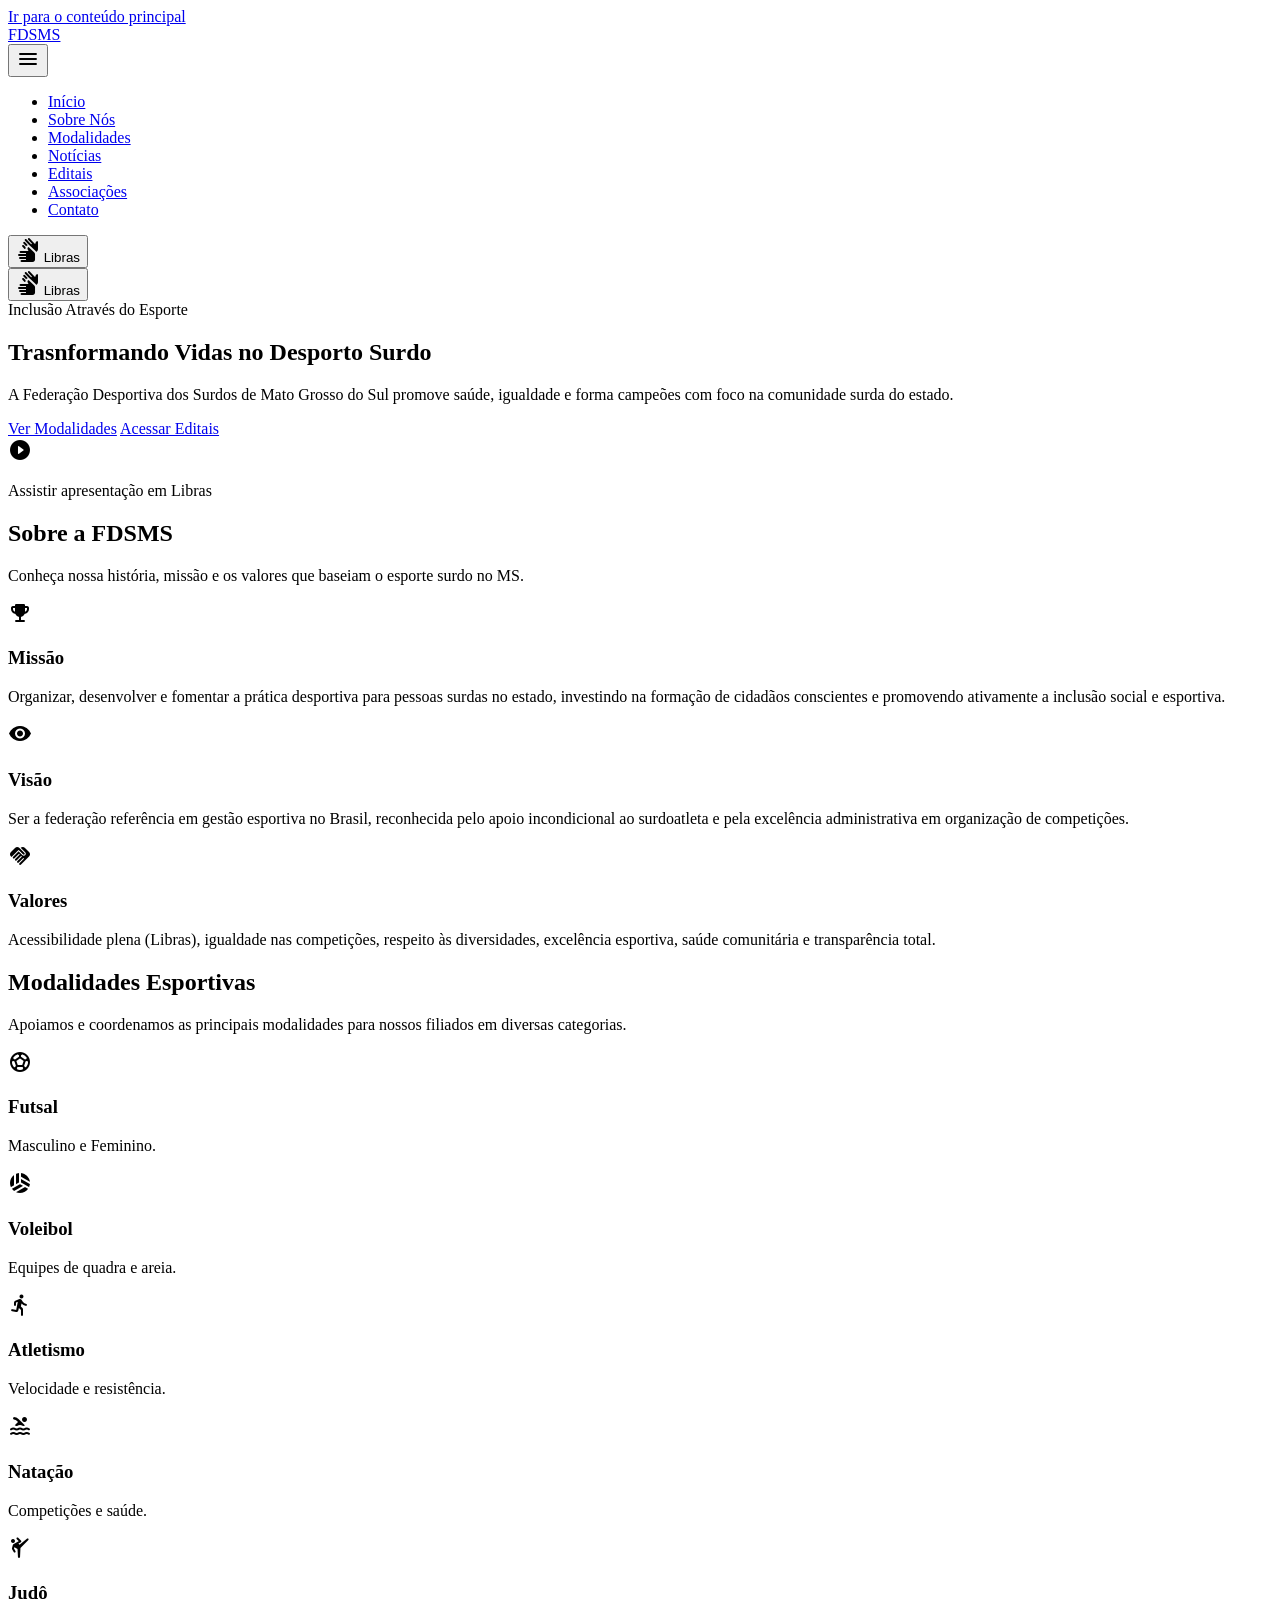
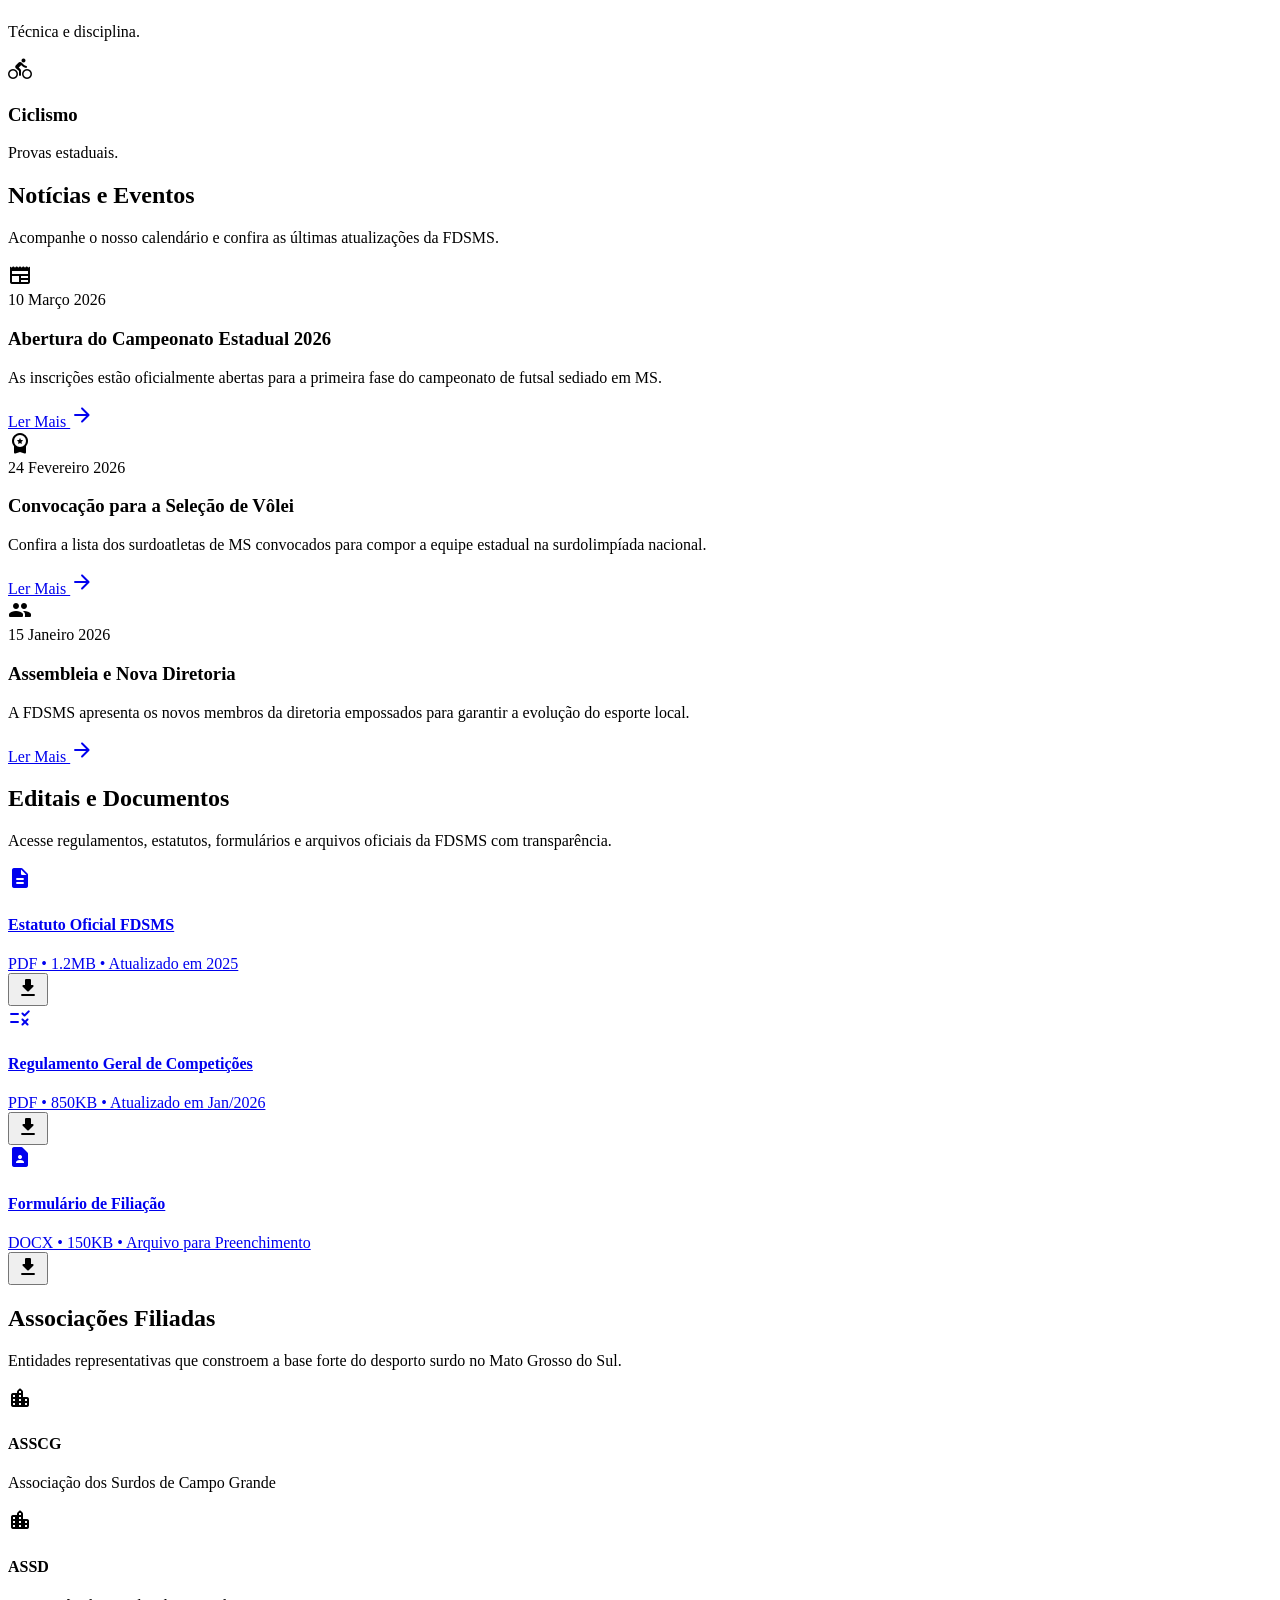
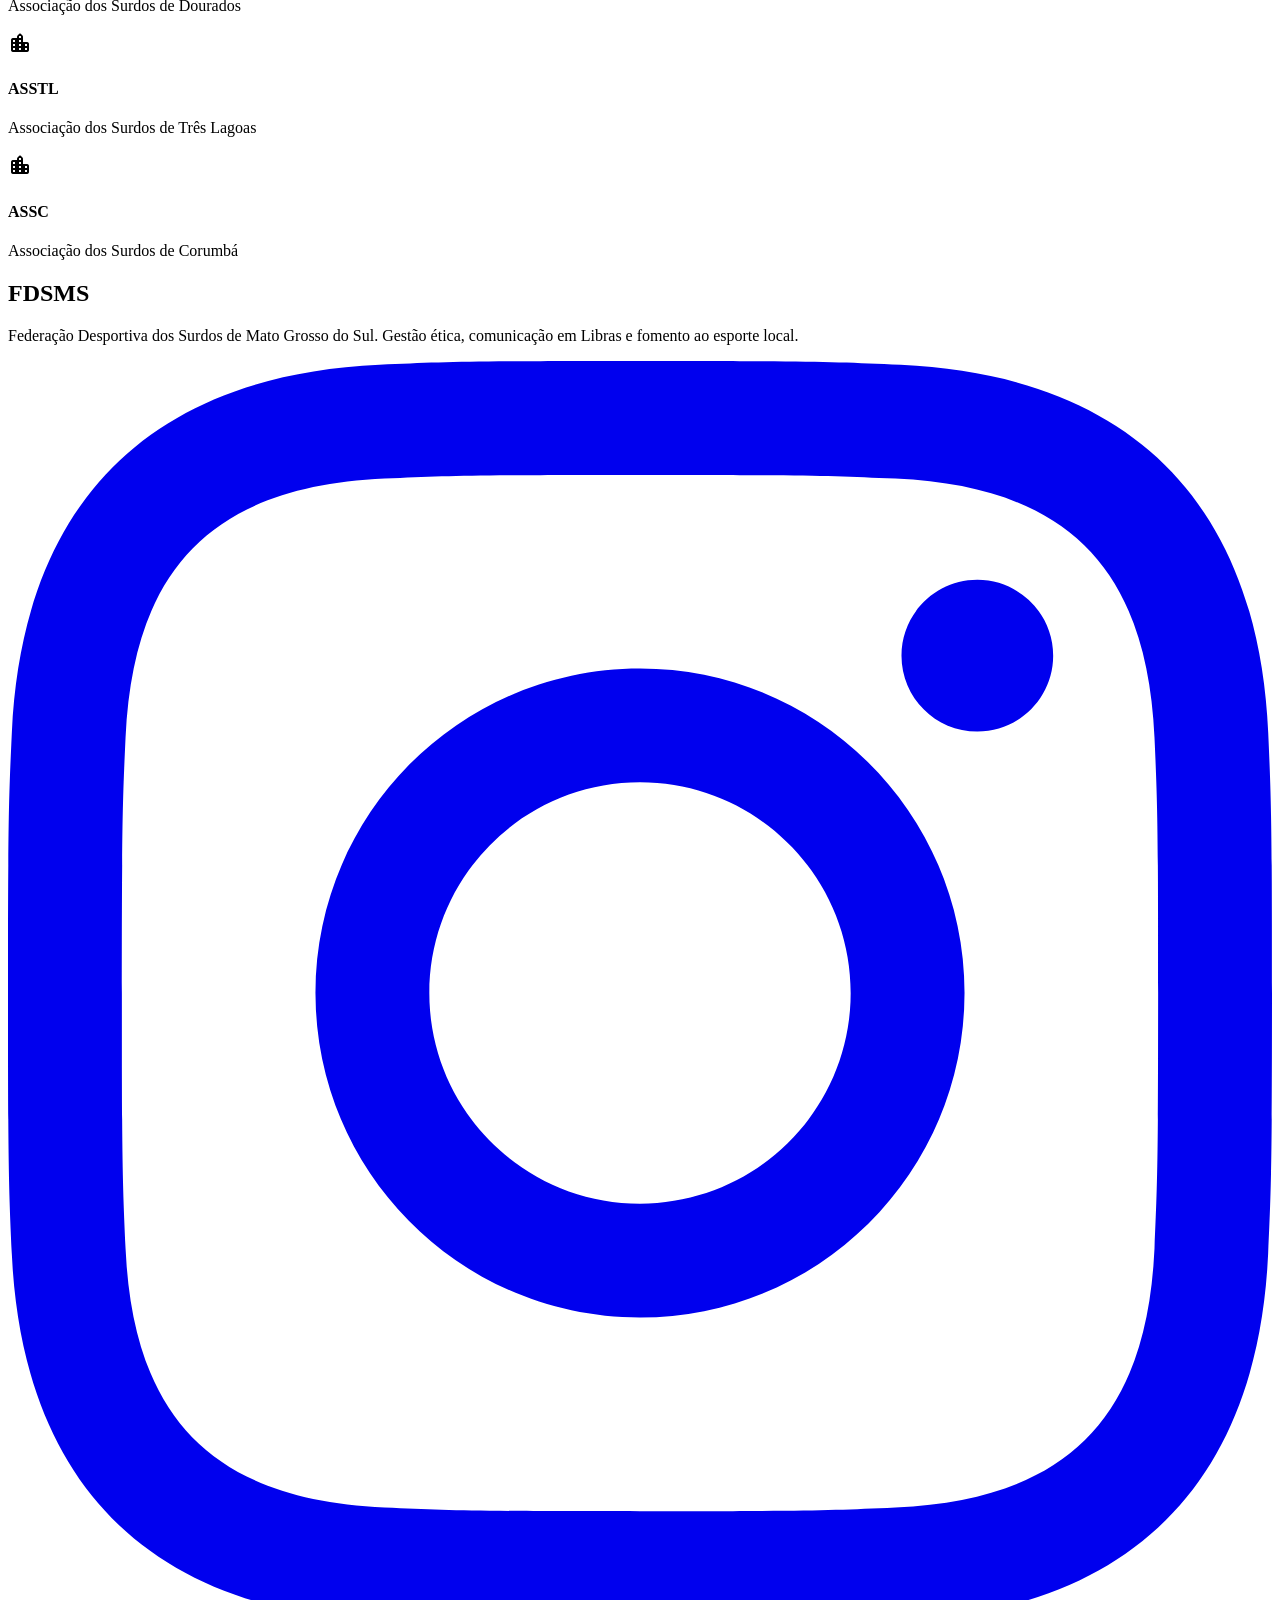
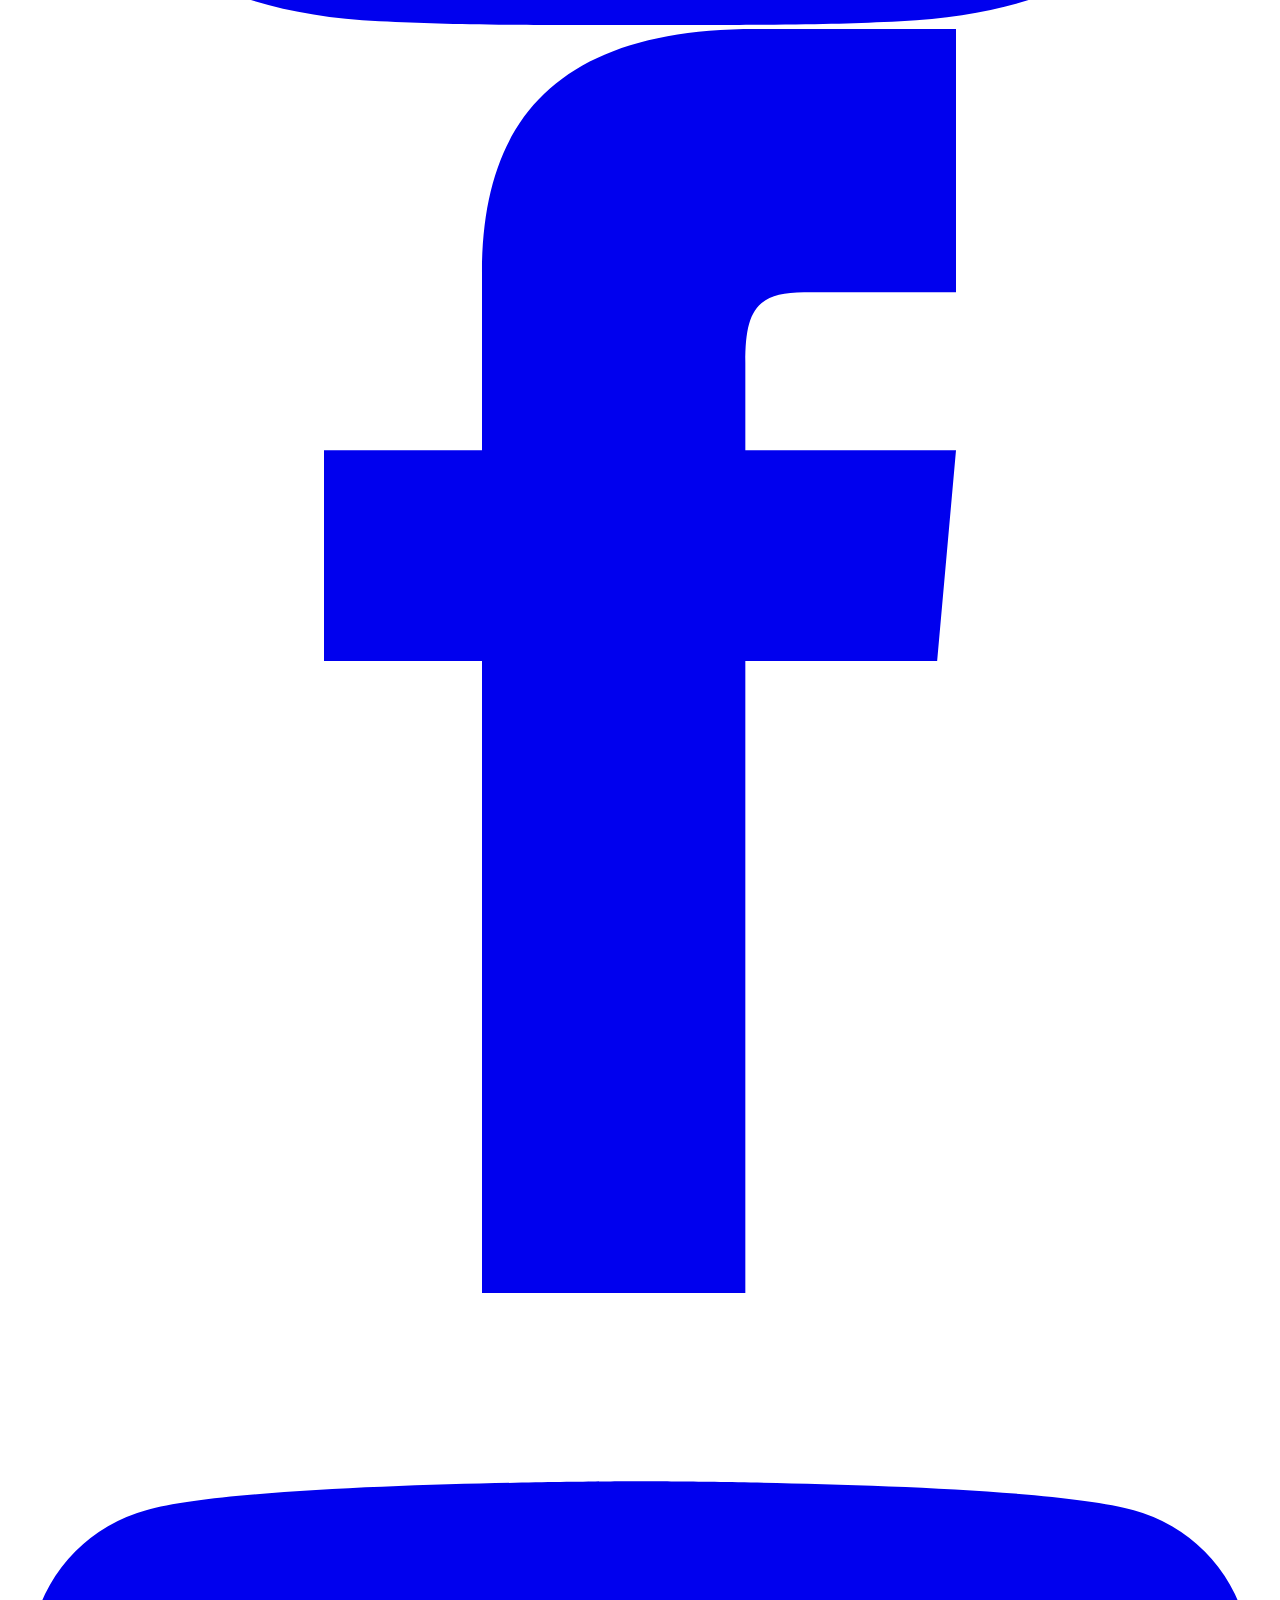
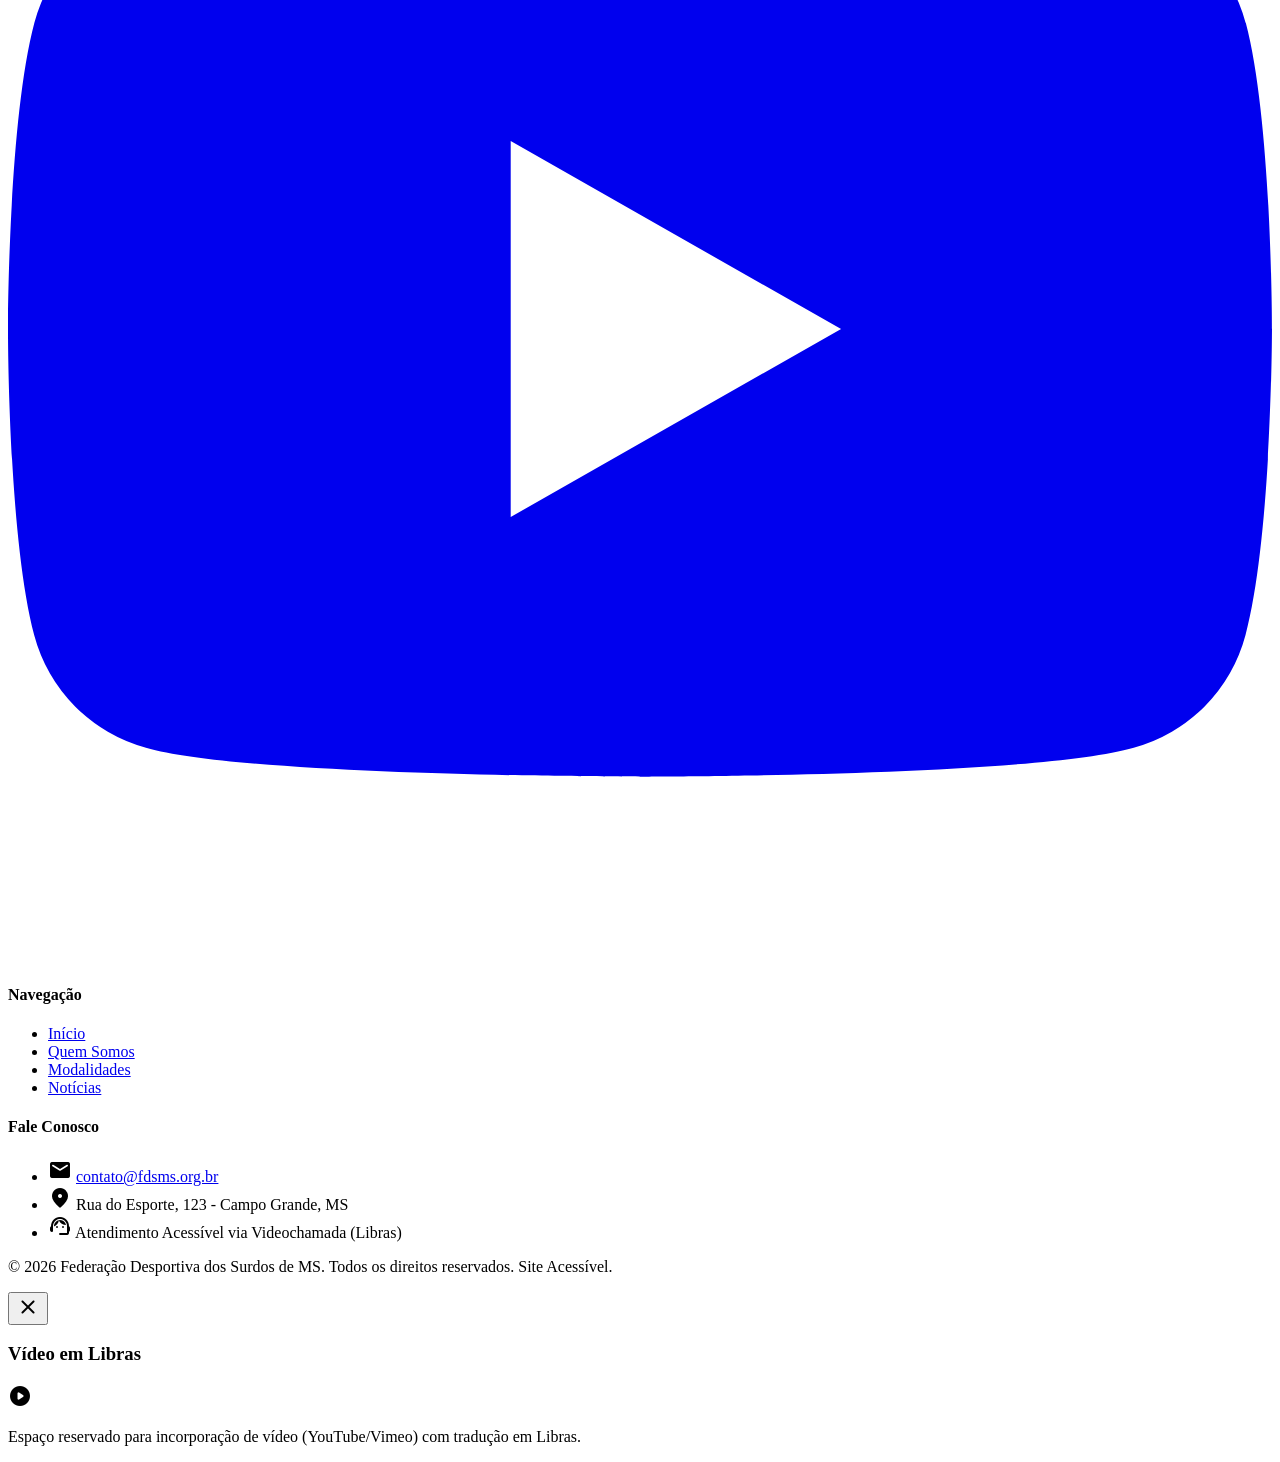
==== index.html @ b33afdd5 "Add files via upload" ====
<!DOCTYPE html>
<html lang="pt-BR">
<head>
    <meta charset="UTF-8">
    <meta name="viewport" content="width=device-width, initial-scale=1.0">
    <meta name="description" content="Site institucional da Federação Desportiva dos Surdos de Mato Grosso do Sul (FDSMS). Promovendo inclusão, acessibilidade e esportes para surdos no MS.">
    <title>FDSMS - Federação Desportiva dos Surdos de MS</title>
    
    <!-- Google Fonts -->
    <link rel="preconnect" href="https://fonts.googleapis.com">
    <link rel="preconnect" href="https://fonts.gstatic.com" crossorigin>
    <link href="https://fonts.googleapis.com/css2?family=Inter:wght@300;400;500;700;800&display=swap" rel="stylesheet">
    
    <!-- Google Material Icons -->
    <link href="https://fonts.googleapis.com/icon?family=Material+Icons+Round" rel="stylesheet">
    
    <!-- CSS Custom -->
    <link rel="stylesheet" href="css/style.css">
</head>
<body>
    <a href="#main-content" class="skip-link" aria-label="Pular para o conteúdo principal">Ir para o conteúdo principal</a>

    <!-- Header -->
    <header class="header">
        <div class="container header-container">
            <div class="logo">
                <a href="#" aria-label="Início da página da FDSMS">
                    <span class="logo-text">FDSMS</span>
                </a>
            </div>
            
            <button class="menu-toggle" aria-label="Abrir menu de navegação" aria-expanded="false" aria-controls="main-nav">
                <span class="material-icons-round">menu</span>
            </button>

            <nav id="main-nav" class="nav">
                <ul class="nav-list">
                    <li><a href="#home" class="nav-link">Início</a></li>
                    <li><a href="#sobre" class="nav-link">Sobre Nós</a></li>
                    <li><a href="#modalidades" class="nav-link">Modalidades</a></li>
                    <li><a href="#noticias" class="nav-link">Notícias</a></li>
                    <li><a href="#editais" class="nav-link">Editais</a></li>
                    <li><a href="#associacoes" class="nav-link">Associações</a></li>
                    <li><a href="#contato" class="nav-link">Contato</a></li>
                </ul>
                <div class="accessibility-tools-mobile">
                    <button class="btn-libras" aria-label="Ativar janela de tradução em Libras" data-open-modal="libras">
                        <span class="material-icons-round">sign_language</span>
                        <span>Libras</span>
                    </button>
                </div>
            </nav>

            <div class="accessibility-tools">
                <button class="btn-libras" aria-label="Ativar janela de tradução em Libras" data-open-modal="libras">
                    <span class="material-icons-round">sign_language</span>
                    <span>Libras</span>
                </button>
            </div>
        </div>
    </header>

    <main id="main-content">
        <!-- Hero Section -->
        <section id="home" class="hero">
            <div class="container hero-content">
                <div class="hero-text reveal">
                    <div class="badge">Inclusão Através do Esporte</div>
                    <h2>Trasnformando Vidas no <span>Desporto Surdo</span></h2>
                    <p>A Federação Desportiva dos Surdos de Mato Grosso do Sul promove saúde, igualdade e forma campeões com foco na comunidade surda do estado.</p>
                    <div class="hero-buttons">
                        <a href="#modalidades" class="btn btn-primary" aria-label="Conheça nossas modalidades esportivas">Ver Modalidades</a>
                        <a href="#editais" class="btn btn-secondary" aria-label="Acesse os editais e documentos">Acessar Editais</a>
                    </div>
                </div>
                <div class="hero-libras-space reveal" aria-label="Apresentação em vídeo de Libras da FDSMS">
                    <div class="video-placeholder" data-open-modal="libras">
                        <span class="material-icons-round video-icon">play_circle_filled</span>
                        <p>Assistir apresentação em Libras</p>
                    </div>
                </div>
            </div>
            <div class="hero-shape"></div>
        </section>

        <!-- About Us Section -->
        <section id="sobre" class="section about">
            <div class="container">
                <div class="section-header reveal">
                    <h2>Sobre a FDSMS</h2>
                    <p>Conheça nossa história, missão e os valores que baseiam o esporte surdo no MS.</p>
                </div>
                <div class="about-grid">
                    <div class="card about-card glass reveal">
                        <div class="icon-wrapper">
                            <span class="material-icons-round about-icon">emoji_events</span>
                        </div>
                        <h3>Missão</h3>
                        <p>Organizar, desenvolver e fomentar a prática desportiva para pessoas surdas no estado, investindo na formação de cidadãos conscientes e promovendo ativamente a inclusão social e esportiva.</p>
                    </div>
                    <div class="card about-card glass reveal" style="transition-delay: 0.1s;">
                        <div class="icon-wrapper">
                            <span class="material-icons-round about-icon">visibility</span>
                        </div>
                        <h3>Visão</h3>
                        <p>Ser a federação referência em gestão esportiva no Brasil, reconhecida pelo apoio incondicional ao surdoatleta e pela excelência administrativa em organização de competições.</p>
                    </div>
                    <div class="card about-card glass reveal" style="transition-delay: 0.2s;">
                        <div class="icon-wrapper">
                            <span class="material-icons-round about-icon">handshake</span>
                        </div>
                        <h3>Valores</h3>
                        <p>Acessibilidade plena (Libras), igualdade nas competições, respeito às diversidades, excelência esportiva, saúde comunitária e transparência total.</p>
                    </div>
                </div>
            </div>
        </section>

        <!-- Sports Section -->
        <section id="modalidades" class="section sports bg-light">
            <div class="container">
                <div class="section-header reveal">
                    <h2>Modalidades Esportivas</h2>
                    <p>Apoiamos e coordenamos as principais modalidades para nossos filiados em diversas categorias.</p>
                </div>
                <div class="sports-grid">
                    <div class="card sport-card reveal">
                        <span class="material-icons-round sport-icon">sports_soccer</span>
                        <h3>Futsal</h3>
                        <p>Masculino e Feminino.</p>
                    </div>
                    <div class="card sport-card reveal" style="transition-delay: 0.05s;">
                        <span class="material-icons-round sport-icon">sports_volleyball</span>
                        <h3>Voleibol</h3>
                        <p>Equipes de quadra e areia.</p>
                    </div>
                    <div class="card sport-card reveal" style="transition-delay: 0.1s;">
                        <span class="material-icons-round sport-icon">directions_run</span>
                        <h3>Atletismo</h3>
                        <p>Velocidade e resistência.</p>
                    </div>
                    <div class="card sport-card reveal" style="transition-delay: 0.15s;">
                        <span class="material-icons-round sport-icon">pool</span>
                        <h3>Natação</h3>
                        <p>Competições e saúde.</p>
                    </div>
                    <div class="card sport-card reveal" style="transition-delay: 0.2s;">
                        <span class="material-icons-round sport-icon">sports_martial_arts</span>
                        <h3>Judô</h3>
                        <p>Técnica e disciplina.</p>
                    </div>
                    <div class="card sport-card reveal" style="transition-delay: 0.25s;">
                        <span class="material-icons-round sport-icon">directions_bike</span>
                        <h3>Ciclismo</h3>
                        <p>Provas estaduais.</p>
                    </div>
                </div>
            </div>
        </section>

        <!-- News Section -->
        <section id="noticias" class="section news">
             <div class="container">
                <div class="section-header reveal">
                    <h2>Notícias e Eventos</h2>
                    <p>Acompanhe o nosso calendário e confira as últimas atualizações da FDSMS.</p>
                </div>
                <div class="news-grid">
                    <article class="news-card glass reveal">
                        <div class="news-image placeholder-bg">
                            <span class="material-icons-round image-icon">newspaper</span>
                        </div>
                        <div class="news-content">
                            <span class="news-date">10 Março 2026</span>
                            <h3>Abertura do Campeonato Estadual 2026</h3>
                            <p>As inscrições estão oficialmente abertas para a primeira fase do campeonato de futsal sediado em MS.</p>
                            <a href="#" class="btn-link" aria-label="Leia mais sobre a abertura do campeonato">Ler Mais <span class="material-icons-round">arrow_forward</span></a>
                        </div>
                    </article>
                    <article class="news-card glass reveal" style="transition-delay: 0.1s;">
                        <div class="news-image placeholder-bg">
                            <span class="material-icons-round image-icon">workspace_premium</span>
                        </div>
                        <div class="news-content">
                            <span class="news-date">24 Fevereiro 2026</span>
                            <h3>Convocação para a Seleção de Vôlei</h3>
                            <p>Confira a lista dos surdoatletas de MS convocados para compor a equipe estadual na surdolimpíada nacional.</p>
                            <a href="#" class="btn-link" aria-label="Leia mais sobre a convocação">Ler Mais <span class="material-icons-round">arrow_forward</span></a>
                        </div>
                    </article>
                    <article class="news-card glass reveal" style="transition-delay: 0.2s;">
                        <div class="news-image placeholder-bg">
                            <span class="material-icons-round image-icon">group</span>
                        </div>
                        <div class="news-content">
                            <span class="news-date">15 Janeiro 2026</span>
                            <h3>Assembleia e Nova Diretoria</h3>
                            <p>A FDSMS apresenta os novos membros da diretoria empossados para garantir a evolução do esporte local.</p>
                            <a href="#" class="btn-link" aria-label="Leia mais sobre a nova diretoria">Ler Mais <span class="material-icons-round">arrow_forward</span></a>
                        </div>
                    </article>
                </div>
            </div>
        </section>

        <!-- Documents Section -->
        <section id="editais" class="section documents bg-light">
             <div class="container">
                <div class="section-header reveal">
                    <h2>Editais e Documentos</h2>
                    <p>Acesse regulamentos, estatutos, formulários e arquivos oficiais da FDSMS com transparência.</p>
                </div>
                <div class="doc-list reveal">
                    <a href="#" class="doc-item card glass" aria-label="Fazer download do Estatuto FDSMS 2025">
                        <div class="doc-info">
                            <div class="doc-icon-wrapper">
                                <span class="material-icons-round doc-icon">description</span>
                            </div>
                            <div>
                                <h4>Estatuto Oficial FDSMS</h4>
                                <span class="doc-meta">PDF • 1.2MB • Atualizado em 2025</span>
                            </div>
                        </div>
                        <button class="btn-icon" aria-hidden="true">
                            <span class="material-icons-round">download</span>
                        </button>
                    </a>
                    
                    <a href="#" class="doc-item card glass" aria-label="Fazer download do Regulamento Geral de Competições">
                        <div class="doc-info">
                            <div class="doc-icon-wrapper">
                                <span class="material-icons-round doc-icon">rule</span>
                            </div>
                            <div>
                                <h4>Regulamento Geral de Competições</h4>
                                <span class="doc-meta">PDF • 850KB • Atualizado em Jan/2026</span>
                            </div>
                        </div>
                        <button class="btn-icon" aria-hidden="true">
                            <span class="material-icons-round">download</span>
                        </button>
                    </a>
                    
                    <a href="#" class="doc-item card glass" aria-label="Fazer download do Formulário de Filiação do Surdoatleta">
                        <div class="doc-info">
                            <div class="doc-icon-wrapper">
                                <span class="material-icons-round doc-icon">contact_page</span>
                            </div>
                            <div>
                                <h4>Formulário de Filiação</h4>
                                <span class="doc-meta">DOCX • 150KB • Arquivo para Preenchimento</span>
                            </div>
                        </div>
                        <button class="btn-icon" aria-hidden="true">
                            <span class="material-icons-round">download</span>
                        </button>
                    </a>
                </div>
            </div>
        </section>

        <!-- Affiliated Associations Section -->
        <section id="associacoes" class="section associations">
            <div class="container">
                <div class="section-header reveal">
                    <h2>Associações Filiadas</h2>
                    <p>Entidades representativas que constroem a base forte do desporto surdo no Mato Grosso do Sul.</p>
                </div>
                <div class="assoc-grid reveal">
                    <div class="assoc-card card glass">
                        <span class="material-icons-round assoc-icon">location_city</span>
                        <h4>ASSCG</h4>
                        <p>Associação dos Surdos de Campo Grande</p>
                    </div>
                    <div class="assoc-card card glass" style="transition-delay: 0.1s;">
                        <span class="material-icons-round assoc-icon">location_city</span>
                        <h4>ASSD</h4>
                        <p>Associação dos Surdos de Dourados</p>
                    </div>
                    <div class="assoc-card card glass" style="transition-delay: 0.2s;">
                        <span class="material-icons-round assoc-icon">location_city</span>
                        <h4>ASSTL</h4>
                        <p>Associação dos Surdos de Três Lagoas</p>
                    </div>
                    <div class="assoc-card card glass" style="transition-delay: 0.3s;">
                        <span class="material-icons-round assoc-icon">location_city</span>
                        <h4>ASSC</h4>
                        <p>Associação dos Surdos de Corumbá</p>
                    </div>
                </div>
            </div>
        </section>
    </main>

    <!-- Footer -->
    <footer id="contato" class="footer">
        <div class="container footer-grid">
            <div class="footer-info">
                <h2>FDSMS</h2>
                <p>Federação Desportiva dos Surdos de Mato Grosso do Sul. Gestão ética, comunicação em Libras e fomento ao esporte local.</p>
                <div class="social-links">
                    <a href="#" aria-label="Visitar página no Instagram da FDSMS">
                        <svg class="social-icon" xmlns="http://www.w3.org/2000/svg" viewBox="0 0 24 24" fill="currentColor"><path d="M12 2.163c3.204 0 3.584.012 4.85.07 3.252.148 4.771 1.691 4.919 4.919.058 1.265.069 1.645.069 4.849 0 3.205-.012 3.584-.069 4.849-.149 3.225-1.664 4.771-4.919 4.919-1.266.058-1.644.07-4.85.07-3.204 0-3.584-.012-4.849-.07-3.26-.149-4.771-1.699-4.919-4.92-.058-1.265-.07-1.644-.07-4.849 0-3.204.013-3.583.07-4.849.149-3.227 1.664-4.771 4.919-4.919 1.266-.057 1.645-.069 4.849-.069zm0-2.163c-3.259 0-3.667.014-4.947.072-4.358.2-6.78 2.618-6.98 6.98-.059 1.281-.073 1.689-.073 4.948 0 3.259.014 3.668.072 4.948.2 4.358 2.618 6.78 6.98 6.98 1.281.058 1.689.072 4.948.072 3.259 0 3.668-.014 4.948-.072 4.354-.2 6.782-2.618 6.979-6.98.059-1.28.073-1.689.073-4.948 0-3.259-.014-3.667-.072-4.947-.196-4.354-2.617-6.78-6.979-6.98-1.281-.059-1.69-.073-4.949-.073zm0 5.838c-3.403 0-6.162 2.759-6.162 6.162s2.759 6.163 6.162 6.163 6.162-2.759 6.162-6.163c0-3.403-2.759-6.162-6.162-6.162zm0 10.162c-2.209 0-4-1.79-4-4s1.791-4 4-4 4 1.79 4 4-1.791 4-4 4zm6.406-11.845c-.796 0-1.441.645-1.441 1.44s.645 1.44 1.441 1.44c.795 0 1.439-.645 1.439-1.44s-.644-1.44-1.439-1.44z"/></svg>
                    </a>
                    <a href="#" aria-label="Visitar página no Facebook da FDSMS">
                        <svg class="social-icon" xmlns="http://www.w3.org/2000/svg" viewBox="0 0 24 24" fill="currentColor"><path d="M9 8h-3v4h3v12h5v-12h3.642l.358-4h-4v-1.667c0-.955.192-1.333 1.115-1.333h2.885v-5h-3.808c-3.596 0-5.192 1.583-5.192 4.615v3.385z"/></svg>
                    </a>
                    <a href="#" aria-label="Visitar canal no YouTube da FDSMS">
                        <svg class="social-icon" xmlns="http://www.w3.org/2000/svg" viewBox="0 0 24 24" fill="currentColor"><path d="M23.498 6.186a3.016 3.016 0 0 0-2.122-2.136C19.505 3.5 12 3.5 12 3.5s-7.505 0-9.377.55a3.016 3.016 0 0 0-2.122 2.136C0 8.07 0 12 0 12s0 3.93.498 5.814a3.016 3.016 0 0 0 2.122 2.136c1.871.55 9.377.55 9.377.55s7.505 0 9.377-.55a3.016 3.016 0 0 0 2.122-2.136C24 15.93 24 12 24 12s0-3.93-.498-5.814zM9.545 15.568V8.432L15.818 12l-6.273 3.568z"/></svg>
                    </a>
                </div>
            </div>
            
            <div class="footer-links">
                <h4>Navegação</h4>
                <ul>
                    <li><a href="#home">Início</a></li>
                    <li><a href="#sobre">Quem Somos</a></li>
                    <li><a href="#modalidades">Modalidades</a></li>
                    <li><a href="#noticias">Notícias</a></li>
                </ul>
            </div>

            <div class="footer-contact">
                <h4>Fale Conosco</h4>
                <ul>
                    <li><span class="material-icons-round">email</span> <a href="mailto:contato@fdsms.org.br">contato@fdsms.org.br</a></li>
                    <li><span class="material-icons-round">location_on</span> Rua do Esporte, 123 - Campo Grande, MS</li>
                    <li><span class="material-icons-round">support_agent</span> Atendimento Acessível via Videochamada (Libras)</li>
                </ul>
            </div>
        </div>
        <div class="footer-bottom">
            <p>&copy; 2026 Federação Desportiva dos Surdos de MS. Todos os direitos reservados. Site Acessível.</p>
        </div>
    </footer>

    <!-- Global Accessible Video Modal (Libras) -->
    <div id="libras" class="modal" aria-hidden="true" role="dialog" aria-modal="true" aria-labelledby="modal-title">
        <div class="modal-overlay" data-close-modal></div>
        <div class="modal-content glass">
            <button class="modal-close" aria-label="Fechar janela de vídeo" data-close-modal>
                <span class="material-icons-round">close</span>
            </button>
            <h3 id="modal-title">Vídeo em Libras</h3>
            <div class="video-container">
                <div class="video-placeholder-active">
                    <span class="material-icons-round video-icon">play_circle</span>
                    <p>Espaço reservado para incorporação de vídeo (YouTube/Vimeo) com tradução em Libras.</p>
                </div>
            </div>
        </div>
    </div>

    <!-- Main Scripts -->
    <script src="js/script.js"></script>
</body>
</html>
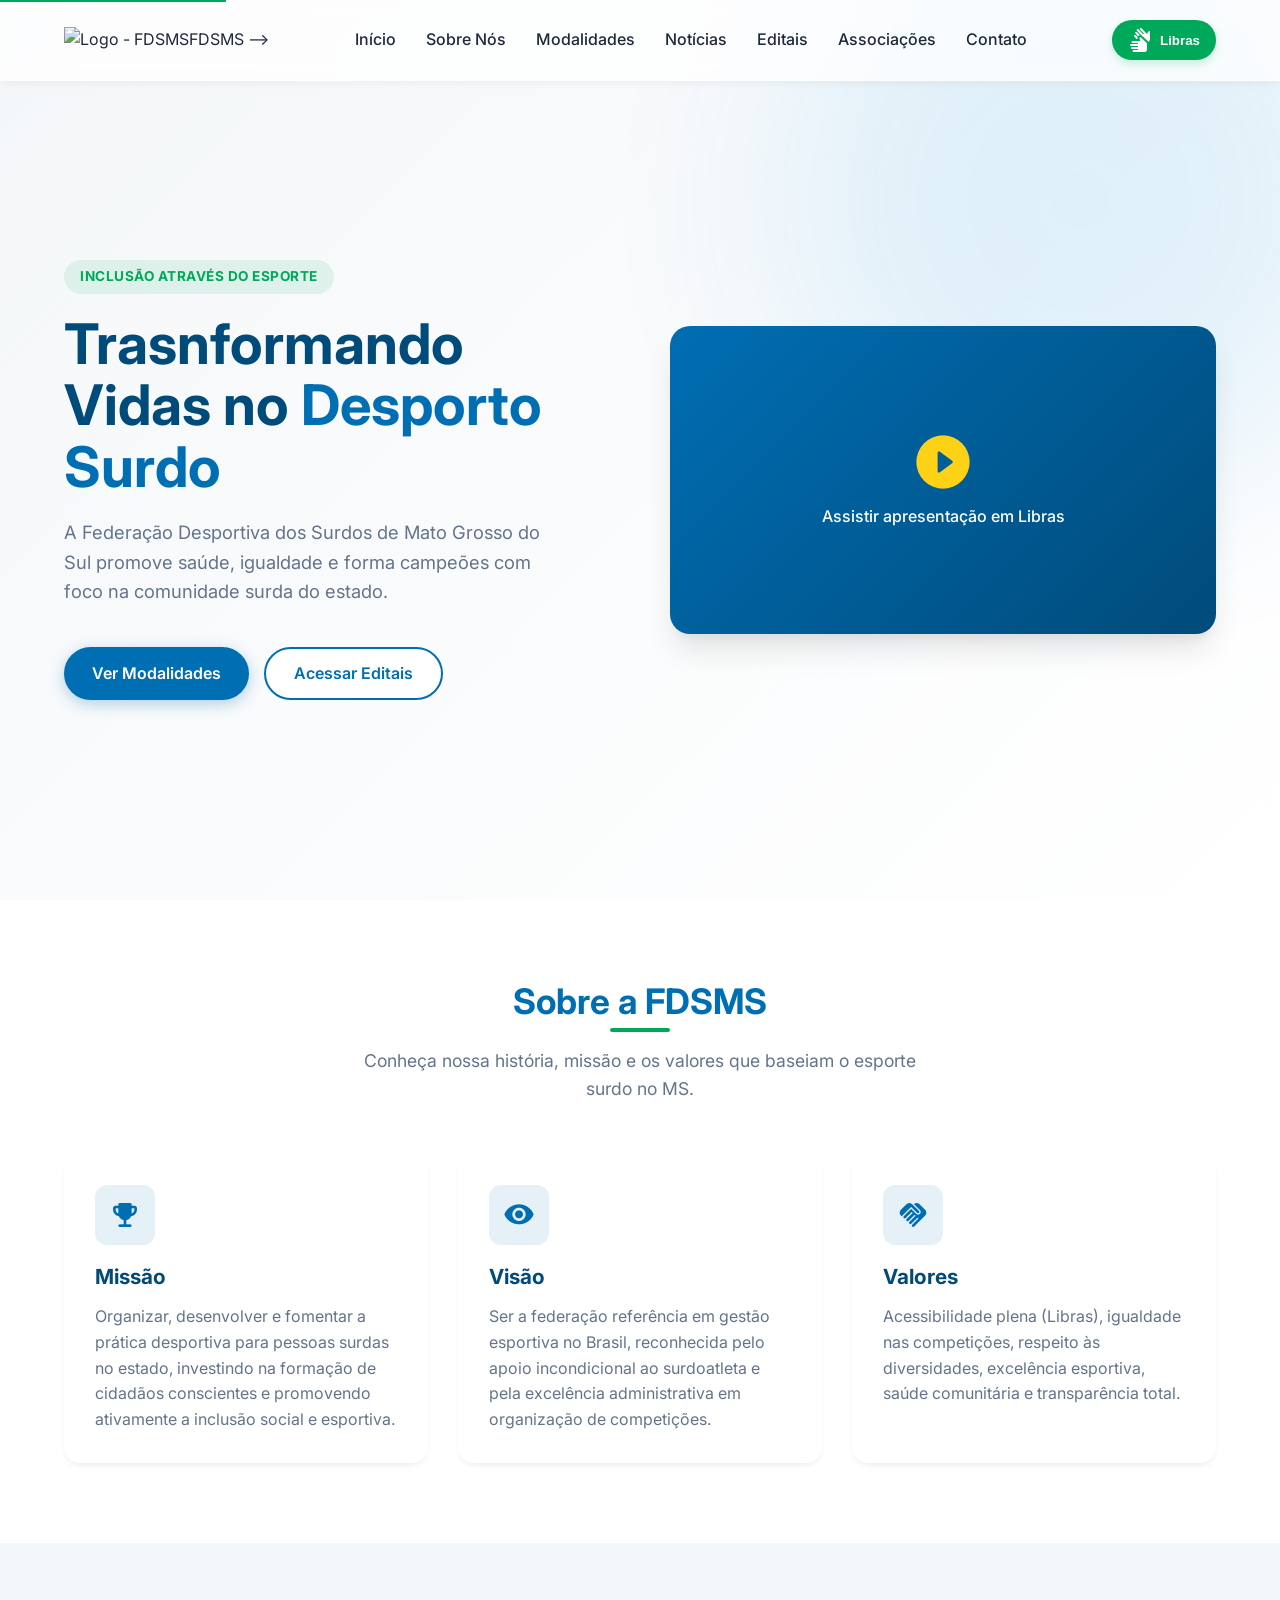
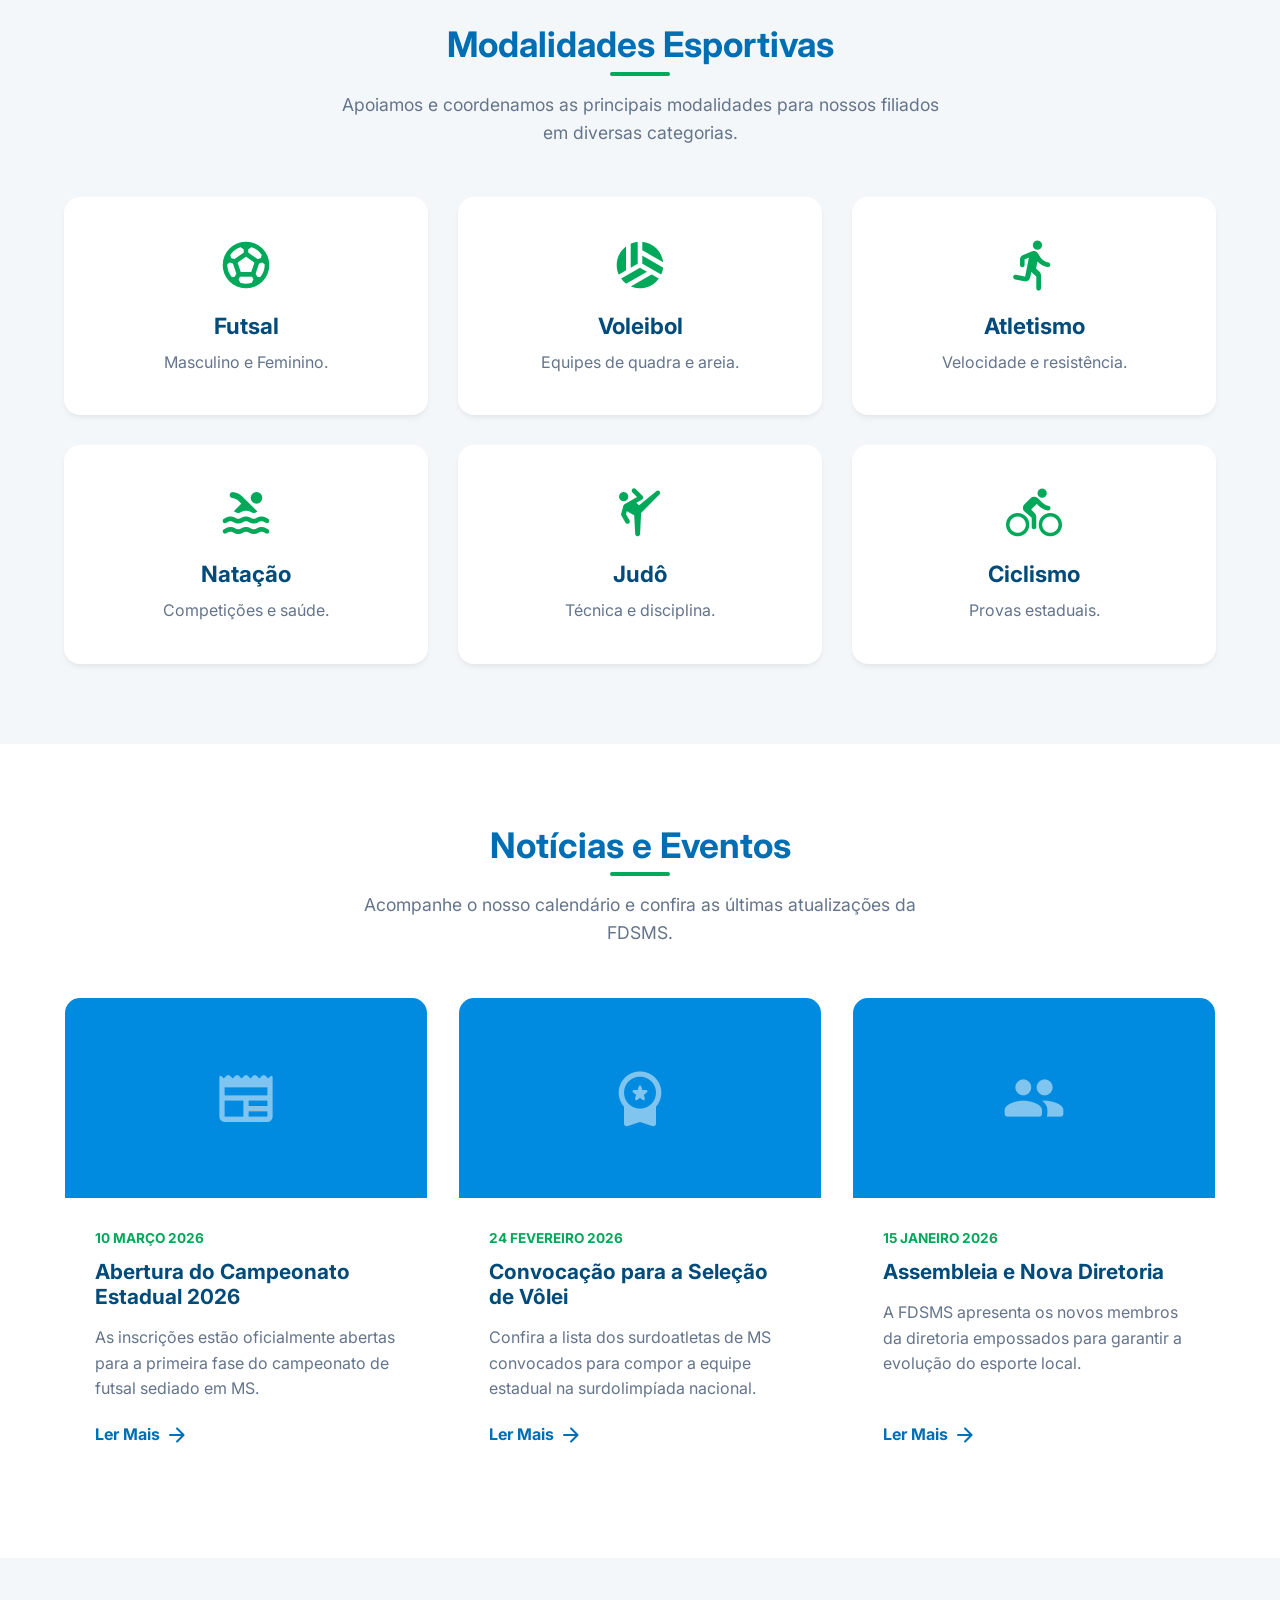
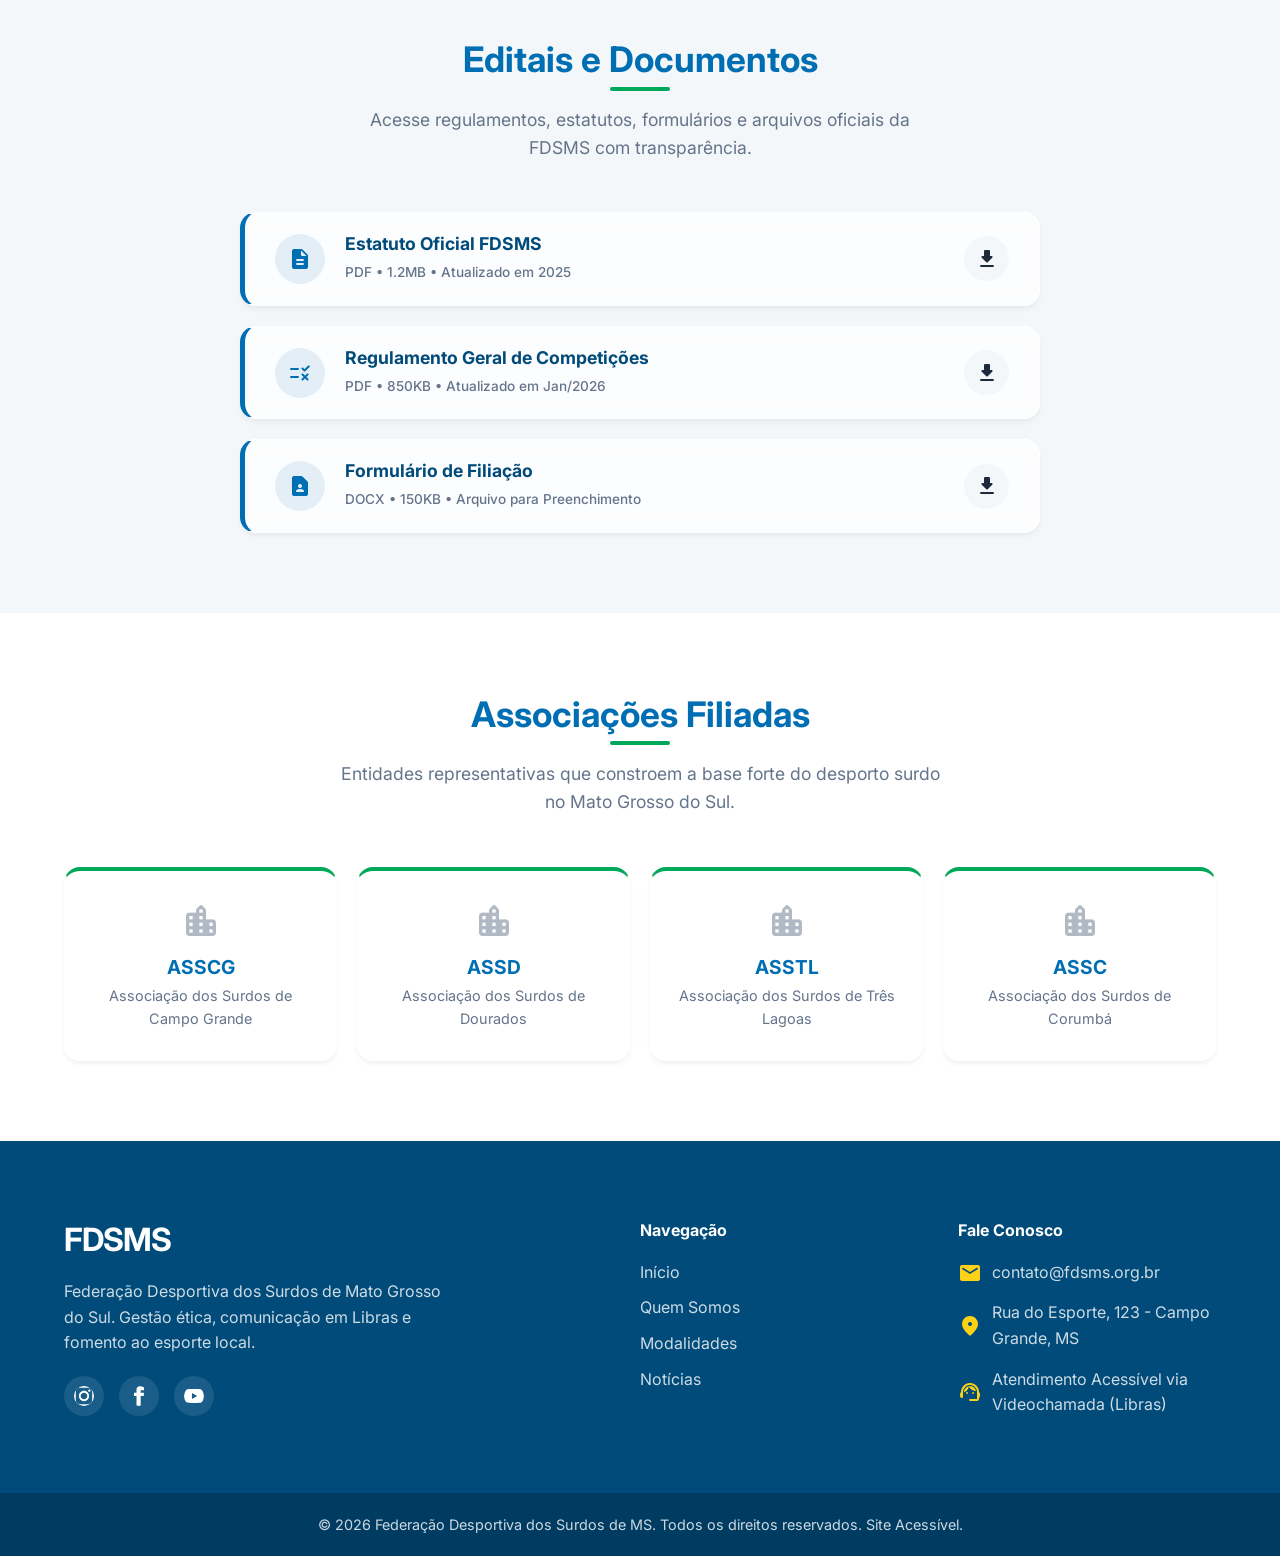
==== commit 52214db7: "Update index.html" ====
--- a/index.html
+++ b/index.html
@@ -25,7 +25,8 @@
         <div class="container header-container">
             <div class="logo">
                 <a href="#" aria-label="Início da página da FDSMS">
-                    <span class="logo-text">FDSMS</span>
+                    <img src="fdsms/img/logo.png" alt="Logo - FDSMS"
+                    <!-- <span class="logo-img">FDSMS</span> -->
                 </a>
             </div>
             
--- a/css/style.css
+++ b/css/style.css
@@ -0,0 +1,933 @@
+/*======================================
+  FDSMS | Variáveis Globais & Design System
+======================================*/
+:root {
+    /* Cores Institucionais e Vivas */
+    --primary: #006eb3; /* Azul Forte */
+    --primary-light: #008be0; 
+    --primary-dark: #004b7a;
+    --accent: #00a859; /* Verde MS */
+    --accent-yellow: #fcd116; /* Amarelo MS */
+    
+    /* Cores de Fundo e Texto */
+    --bg-main: #ffffff;
+    --bg-alt: #f4f7f9;
+    --text-main: #1e293b;
+    --text-muted: #64748b;
+    --white: #ffffff;
+    
+    /* Layout & Glassmorphism */
+    --glass-bg: rgba(255, 255, 255, 0.75);
+    --glass-border: rgba(255, 255, 255, 1);
+    --shadow-sm: 0 4px 6px -1px rgba(0, 0, 0, 0.05), 0 2px 4px -1px rgba(0, 0, 0, 0.03);
+    --shadow-md: 0 10px 25px -3px rgba(0, 0, 0, 0.08), 0 4px 6px -2px rgba(0, 0, 0, 0.04);
+    --shadow-lg: 0 20px 30px -5px rgba(0, 0, 0, 0.1), 0 10px 10px -5px rgba(0, 0, 0, 0.04);
+    
+    /* Tipografia */
+    --font-heading: 'Inter', sans-serif;
+    --font-body: 'Inter', sans-serif;
+    
+    /* Transições */
+    --transition: all 0.3s cubic-bezier(0.25, 0.8, 0.25, 1);
+}
+
+/*======================================
+  Reset Básico & Scroll
+======================================*/
+* {
+    margin: 0;
+    padding: 0;
+    box-sizing: border-box;
+}
+
+html {
+    scroll-behavior: smooth;
+    font-size: 16px;
+}
+
+body {
+    font-family: var(--font-body);
+    color: var(--text-main);
+    background-color: var(--bg-main);
+    line-height: 1.6;
+    overflow-x: hidden;
+}
+
+/* Acessibilidade - Link para pular direto pro conteudo */
+.skip-link {
+    position: absolute;
+    top: -40px;
+    left: 0;
+    background: var(--accent);
+    color: var(--white);
+    padding: 8px;
+    z-index: 9999;
+    transition: top 0.2s;
+    text-decoration: none;
+    font-weight: bold;
+}
+.skip-link:focus {
+    top: 0;
+}
+
+/* Foco global: contorno mais forte (WCAG) */
+*:focus-visible {
+    outline: 3px solid var(--accent);
+    outline-offset: 2px;
+}
+
+/*======================================
+  Tipografia e Utilitários
+======================================*/
+h1, h2, h3, h4, .logo-text {
+    font-family: var(--font-heading);
+    color: var(--primary-dark);
+    line-height: 1.2;
+}
+
+a {
+    text-decoration: none;
+    color: inherit;
+    transition: var(--transition);
+}
+
+li {
+    list-style: none;
+}
+
+.container {
+    width: 90%;
+    max-width: 1200px;
+    margin: 0 auto;
+}
+
+.bg-light {
+    background-color: var(--bg-alt);
+}
+
+.section {
+    padding: 80px 0;
+}
+
+.section-header {
+    text-align: center;
+    margin-bottom: 50px;
+}
+
+.section-header h2 {
+    font-size: 2.2rem;
+    color: var(--primary);
+    margin-bottom: 10px;
+    position: relative;
+    display: inline-block;
+}
+
+.section-header h2::after {
+    content: '';
+    position: absolute;
+    bottom: -10px;
+    left: 50%;
+    transform: translateX(-50%);
+    width: 60px;
+    height: 4px;
+    background: var(--accent);
+    border-radius: 2px;
+}
+
+.section-header p {
+    color: var(--text-muted);
+    font-size: 1.1rem;
+    max-width: 600px;
+    margin: 0 auto;
+    margin-top: 15px;
+}
+
+/* Glassmorphism Classes */
+.glass {
+    background: var(--glass-bg);
+    backdrop-filter: blur(10px);
+    -webkit-backdrop-filter: blur(10px);
+    border: 1px solid var(--glass-border);
+}
+
+.card {
+    border-radius: 16px;
+    padding: 30px;
+    box-shadow: var(--shadow-sm);
+    transition: var(--transition);
+}
+
+.card:hover {
+    box-shadow: var(--shadow-md);
+    transform: translateY(-5px);
+}
+
+/* Buttons */
+.btn {
+    display: inline-flex;
+    align-items: center;
+    justify-content: center;
+    padding: 12px 28px;
+    border-radius: 50px;
+    font-weight: 600;
+    cursor: pointer;
+    transition: var(--transition);
+    border: none;
+    font-size: 1rem;
+}
+
+.btn-primary {
+    background-color: var(--primary);
+    color: var(--white);
+    box-shadow: 0 4px 15px rgba(0, 110, 179, 0.3);
+}
+
+.btn-primary:hover {
+    background-color: var(--primary-light);
+    transform: translateY(-2px);
+    box-shadow: 0 8px 20px rgba(0, 110, 179, 0.4);
+}
+
+.btn-secondary {
+    background-color: var(--white);
+    color: var(--primary);
+    border: 2px solid var(--primary);
+}
+
+.btn-secondary:hover {
+    background-color: var(--primary);
+    color: var(--white);
+}
+
+/*======================================
+  Header & Navigation
+======================================*/
+.header {
+    position: fixed;
+    top: 0;
+    left: 0;
+    width: 100%;
+    z-index: 1000;
+    background: var(--glass-bg);
+    backdrop-filter: blur(10px);
+    border-bottom: 1px solid rgba(255,255,255,0.4);
+    box-shadow: 0 2px 10px rgba(0,0,0,0.05);
+    transition: var(--transition);
+}
+
+.header.scrolled {
+    padding: 10px 0;
+    background: rgba(255, 255, 255, 0.95);
+}
+
+.header-container {
+    display: flex;
+    justify-content: space-between;
+    align-items: center;
+    height: 80px;
+    transition: var(--transition);
+}
+
+.header.scrolled .header-container {
+    height: 60px;
+}
+
+.logo-text {
+    font-size: 1.8rem;
+    font-weight: 800;
+    color: var(--primary);
+    letter-spacing: -1px;
+}
+
+.nav-list {
+    display: flex;
+    gap: 30px;
+}
+
+.nav-link {
+    font-weight: 500;
+    color: var(--text-main);
+    position: relative;
+    padding: 5px 0;
+}
+
+.nav-link::after {
+    content: '';
+    position: absolute;
+    bottom: 0;
+    left: 0;
+    width: 0%;
+    height: 2px;
+    background-color: var(--accent);
+    transition: var(--transition);
+}
+
+.nav-link:hover::after {
+    width: 100%;
+}
+
+.nav-link:hover {
+    color: var(--primary);
+}
+
+/* Accessibility Tools Button / Libras */
+.btn-libras {
+    display: flex;
+    align-items: center;
+    gap: 8px;
+    background-color: var(--accent);
+    color: var(--white);
+    border: none;
+    padding: 8px 16px;
+    border-radius: 20px;
+    font-weight: 600;
+    cursor: pointer;
+    transition: var(--transition);
+    box-shadow: 0 4px 10px rgba(0, 168, 89, 0.2);
+}
+
+.btn-libras:hover {
+    background-color: #00904a;
+    transform: scale(1.05);
+}
+
+.menu-toggle {
+    display: none;
+    background: none;
+    border: none;
+    cursor: pointer;
+    color: var(--primary);
+}
+
+.menu-toggle span {
+    font-size: 2rem;
+}
+
+.accessibility-tools-mobile {
+    display: none;
+}
+
+/*======================================
+  Hero Section
+======================================*/
+.hero {
+    padding: 140px 0 80px;
+    min-height: 100vh;
+    display: flex;
+    align-items: center;
+    position: relative;
+    overflow: hidden;
+    background: linear-gradient(135deg, var(--bg-alt) 0%, var(--white) 100%);
+}
+
+.hero-content {
+    display: grid;
+    grid-template-columns: 1fr 1fr;
+    gap: 60px;
+    align-items: center;
+    position: relative;
+    z-index: 2;
+}
+
+.badge {
+    display: inline-block;
+    padding: 6px 16px;
+    background: rgba(0, 168, 89, 0.1);
+    color: var(--accent);
+    border-radius: 20px;
+    font-weight: 700;
+    font-size: 0.85rem;
+    margin-bottom: 20px;
+    letter-spacing: 0.5px;
+    text-transform: uppercase;
+}
+
+.hero-text h2 {
+    font-size: 3.5rem;
+    line-height: 1.1;
+    margin-bottom: 20px;
+}
+
+.hero-text h2 span {
+    color: var(--primary);
+}
+
+.hero-text p {
+    font-size: 1.15rem;
+    color: var(--text-muted);
+    margin-bottom: 40px;
+    max-width: 500px;
+}
+
+.hero-buttons {
+    display: flex;
+    gap: 15px;
+}
+
+/* Libras placeholder box */
+.hero-libras-space {
+    position: relative;
+}
+
+.video-placeholder, .video-placeholder-active {
+    width: 100%;
+    aspect-ratio: 16/9;
+    background: linear-gradient(135deg, var(--primary) 0%, var(--primary-dark) 100%);
+    border-radius: 20px;
+    display: flex;
+    flex-direction: column;
+    align-items: center;
+    justify-content: center;
+    color: var(--white);
+    box-shadow: var(--shadow-lg);
+    cursor: pointer;
+    transition: var(--transition);
+    position: relative;
+    overflow: hidden;
+}
+
+.video-placeholder::before {
+    content: '';
+    position: absolute;
+    top: 0;
+    left: 0;
+    width: 100%;
+    height: 100%;
+    background: rgba(255,255,255,0.1);
+    opacity: 0;
+    transition: var(--transition);
+}
+
+.video-placeholder:hover::before {
+    opacity: 1;
+}
+
+.video-placeholder:hover {
+    transform: scale(1.02);
+}
+
+.video-icon {
+    font-size: 4rem;
+    margin-bottom: 10px;
+    color: var(--accent-yellow);
+}
+
+.video-placeholder p {
+    font-weight: 500;
+}
+
+.hero-shape {
+    position: absolute;
+    top: -100px;
+    right: -100px;
+    width: 600px;
+    height: 600px;
+    background: var(--primary-light);
+    border-radius: 50%;
+    filter: blur(100px);
+    opacity: 0.1;
+    z-index: 1;
+}
+
+/*======================================
+  About Section
+======================================*/
+.about-grid {
+    display: grid;
+    grid-template-columns: repeat(3, 1fr);
+    gap: 30px;
+}
+
+.icon-wrapper {
+    width: 60px;
+    height: 60px;
+    background: rgba(0, 110, 179, 0.1);
+    border-radius: 12px;
+    display: flex;
+    align-items: center;
+    justify-content: center;
+    margin-bottom: 20px;
+    transition: var(--transition);
+}
+
+.about-card:hover .icon-wrapper {
+    background: var(--primary);
+}
+
+.about-icon {
+    font-size: 2rem;
+    color: var(--primary);
+    transition: var(--transition);
+}
+
+.about-card:hover .about-icon {
+    color: var(--white);
+}
+
+.about-card h3 {
+    margin-bottom: 15px;
+    font-size: 1.3rem;
+}
+
+.about-card p {
+    color: var(--text-muted);
+}
+
+/*======================================
+  Sports Section
+======================================*/
+.sports-grid {
+    display: grid;
+    grid-template-columns: repeat(auto-fit, minmax(280px, 1fr));
+    gap: 30px;
+}
+
+.sport-card {
+    text-align: center;
+    background: var(--white);
+    padding: 40px 30px;
+}
+
+.sport-icon {
+    font-size: 3.5rem;
+    color: var(--accent);
+    margin-bottom: 20px;
+}
+
+.sport-card h3 {
+    margin-bottom: 10px;
+    font-size: 1.4rem;
+}
+
+.sport-card p {
+    color: var(--text-muted);
+}
+
+/*======================================
+  News Section
+======================================*/
+.news-grid {
+    display: grid;
+    grid-template-columns: repeat(auto-fit, minmax(320px, 1fr));
+    gap: 30px;
+}
+
+.news-card {
+    border-radius: 16px;
+    overflow: hidden;
+    display: flex;
+    flex-direction: column;
+}
+
+.news-card:hover {
+    box-shadow: var(--shadow-md);
+    transform: translateY(-5px);
+}
+
+.placeholder-bg {
+    height: 200px;
+    background: var(--primary-light);
+    display: flex;
+    align-items: center;
+    justify-content: center;
+}
+
+.image-icon {
+    font-size: 4rem;
+    color: rgba(255, 255, 255, 0.5);
+}
+
+.news-content {
+    padding: 30px;
+    flex: 1;
+    display: flex;
+    flex-direction: column;
+}
+
+.news-date {
+    font-size: 0.85rem;
+    color: var(--accent);
+    font-weight: 700;
+    margin-bottom: 10px;
+    text-transform: uppercase;
+}
+
+.news-card h3 {
+    font-size: 1.3rem;
+    margin-bottom: 15px;
+}
+
+.news-card p {
+    color: var(--text-muted);
+    margin-bottom: 20px;
+    flex: 1;
+}
+
+.btn-link {
+    display: inline-flex;
+    align-items: center;
+    gap: 5px;
+    color: var(--primary);
+    font-weight: 700;
+}
+
+.btn-link:hover {
+    gap: 8px;
+    color: var(--primary-dark);
+}
+
+/*======================================
+  Documents Section
+======================================*/
+.doc-list {
+    display: flex;
+    flex-direction: column;
+    gap: 20px;
+    max-width: 800px;
+    margin: 0 auto;
+}
+
+.doc-item {
+    display: flex;
+    justify-content: space-between;
+    align-items: center;
+    padding: 20px 30px;
+    border-left: 5px solid var(--primary);
+}
+
+.doc-info {
+    display: flex;
+    align-items: center;
+    gap: 20px;
+}
+
+.doc-icon-wrapper {
+    background: rgba(0, 110, 179, 0.1);
+    width: 50px;
+    height: 50px;
+    border-radius: 50%;
+    display: flex;
+    align-items: center;
+    justify-content: center;
+    color: var(--primary);
+}
+
+.doc-item h4 {
+    font-size: 1.1rem;
+    margin-bottom: 5px;
+}
+
+.doc-meta {
+    font-size: 0.85rem;
+    color: var(--text-muted);
+    font-weight: 500;
+}
+
+.btn-icon {
+    width: 45px;
+    height: 45px;
+    border-radius: 50%;
+    border: none;
+    background: var(--bg-alt);
+    color: var(--text-main);
+    display: flex;
+    align-items: center;
+    justify-content: center;
+    cursor: pointer;
+    transition: var(--transition);
+}
+
+.doc-item:hover .btn-icon {
+    background: var(--primary);
+    color: var(--white);
+    transform: translateY(0);
+}
+
+/*======================================
+  Associations Section
+======================================*/
+.assoc-grid {
+    display: grid;
+    grid-template-columns: repeat(auto-fit, minmax(220px, 1fr));
+    gap: 20px;
+}
+
+.assoc-card {
+    text-align: center;
+    padding: 30px 20px;
+    border-top: 4px solid var(--accent);
+}
+
+.assoc-icon {
+    font-size: 2.5rem;
+    color: var(--text-muted);
+    margin-bottom: 15px;
+    opacity: 0.5;
+}
+
+.assoc-card h4 {
+    font-size: 1.2rem;
+    color: var(--primary);
+    margin-bottom: 5px;
+}
+
+.assoc-card p {
+    font-size: 0.9rem;
+    color: var(--text-muted);
+}
+
+/*======================================
+  Footer
+======================================*/
+.footer {
+    background-color: var(--primary-dark);
+    color: rgba(255, 255, 255, 0.8);
+    padding-top: 80px;
+}
+
+.footer h2, .footer h3, .footer h4 {
+    color: var(--white);
+    margin-bottom: 20px;
+}
+
+.footer-grid {
+    display: grid;
+    grid-template-columns: 2fr 1fr 1fr;
+    gap: 60px;
+    padding-bottom: 60px;
+}
+
+.footer-info h2 {
+    font-size: 2rem;
+    letter-spacing: -1px;
+}
+
+.footer-info p {
+    margin-bottom: 20px;
+    max-width: 400px;
+}
+
+.social-links {
+    display: flex;
+    gap: 15px;
+}
+
+.social-icon {
+    width: 40px;
+    height: 40px;
+    background: rgba(255,255,255,0.1);
+    color: var(--white);
+    padding: 10px;
+    border-radius: 50%;
+    transition: var(--transition);
+}
+
+.social-links a:hover .social-icon {
+    background: var(--accent);
+    transform: translateY(-3px);
+}
+
+.footer-links ul li {
+    margin-bottom: 10px;
+}
+
+.footer-links ul li a:hover {
+    color: var(--white);
+    padding-left: 5px;
+}
+
+.footer-contact ul li {
+    display: flex;
+    align-items: center;
+    gap: 10px;
+    margin-bottom: 15px;
+}
+
+.footer-contact span {
+    color: var(--accent-yellow);
+}
+
+.footer-bottom {
+    background: rgba(0,0,0,0.2);
+    text-align: center;
+    padding: 20px;
+    font-size: 0.9rem;
+}
+
+/*======================================
+  Libras Modal
+======================================*/
+.modal {
+    position: fixed;
+    top: 0;
+    left: 0;
+    width: 100%;
+    height: 100%;
+    z-index: 9999;
+    display: flex;
+    align-items: center;
+    justify-content: center;
+    opacity: 0;
+    pointer-events: none;
+    transition: var(--transition);
+}
+
+.modal.active {
+    opacity: 1;
+    pointer-events: all;
+}
+
+.modal-overlay {
+    position: absolute;
+    top: 0;
+    left: 0;
+    width: 100%;
+    height: 100%;
+    background: rgba(15, 23, 42, 0.8);
+    backdrop-filter: blur(5px);
+}
+
+.modal-content {
+    background: var(--white);
+    width: 90%;
+    max-width: 800px;
+    border-radius: 16px;
+    padding: 40px;
+    position: relative;
+    transform: scale(0.9);
+    transition: var(--transition);
+    z-index: 10;
+}
+
+.modal.active .modal-content {
+    transform: scale(1);
+}
+
+.modal-close {
+    position: absolute;
+    top: 20px;
+    right: 20px;
+    background: var(--bg-alt);
+    border: none;
+    width: 40px;
+    height: 40px;
+    border-radius: 50%;
+    display: flex;
+    align-items: center;
+    justify-content: center;
+    cursor: pointer;
+    color: var(--text-main);
+    transition: var(--transition);
+}
+
+.modal-close:hover {
+    background: #ef4444;
+    color: var(--white);
+}
+
+.modal-content h3 {
+    margin-bottom: 20px;
+    font-size: 1.5rem;
+}
+
+.video-container {
+    width: 100%;
+    aspect-ratio: 16/9;
+}
+
+/*======================================
+  Animations (Scroll Reveal)
+======================================*/
+.reveal {
+    opacity: 0;
+    transform: translateY(30px);
+    transition: all 0.8s cubic-bezier(0.25, 1, 0.3, 1);
+}
+
+.reveal.active {
+    opacity: 1;
+    transform: translateY(0);
+}
+
+/*======================================
+  Responsive Design - Mobile First
+======================================*/
+@media (max-width: 992px) {
+    .hero-content {
+        grid-template-columns: 1fr;
+        text-align: center;
+    }
+    .hero {
+        padding-top: 120px;
+    }
+    .hero-text p {
+        margin: 0 auto 30px;
+    }
+    .hero-buttons {
+        justify-content: center;
+        margin-bottom: 40px;
+    }
+    .about-grid {
+        grid-template-columns: 1fr;
+    }
+    .footer-grid {
+        grid-template-columns: 1fr;
+        gap: 40px;
+    }
+}
+
+@media (max-width: 768px) {
+    .menu-toggle {
+        display: block;
+    }
+    .accessibility-tools {
+        display: none;
+    }
+    .accessibility-tools-mobile {
+        display: block;
+        margin-top: 20px;
+    }
+    .nav {
+        position: fixed;
+        top: 80px;
+        left: -100%;
+        width: 100%;
+        height: calc(100vh - 80px);
+        background: var(--bg-main);
+        flex-direction: column;
+        padding: 40px 20px;
+        transition: var(--transition);
+        overflow-y: auto;
+    }
+    .nav.active {
+        left: 0;
+    }
+    .nav-list {
+        flex-direction: column;
+        align-items: center;
+        gap: 20px;
+    }
+    .nav-link {
+        font-size: 1.2rem;
+    }
+    .hero-text h2 {
+        font-size: 2.5rem;
+    }
+    .doc-item {
+        flex-direction: column;
+        text-align: center;
+        gap: 15px;
+    }
+    .doc-info {
+        flex-direction: column;
+    }
+}
+
+@media (max-width: 480px) {
+    .hero-buttons {
+        flex-direction: column;
+    }
+    .hero-text h2 {
+        font-size: 2rem;
+    }
+}
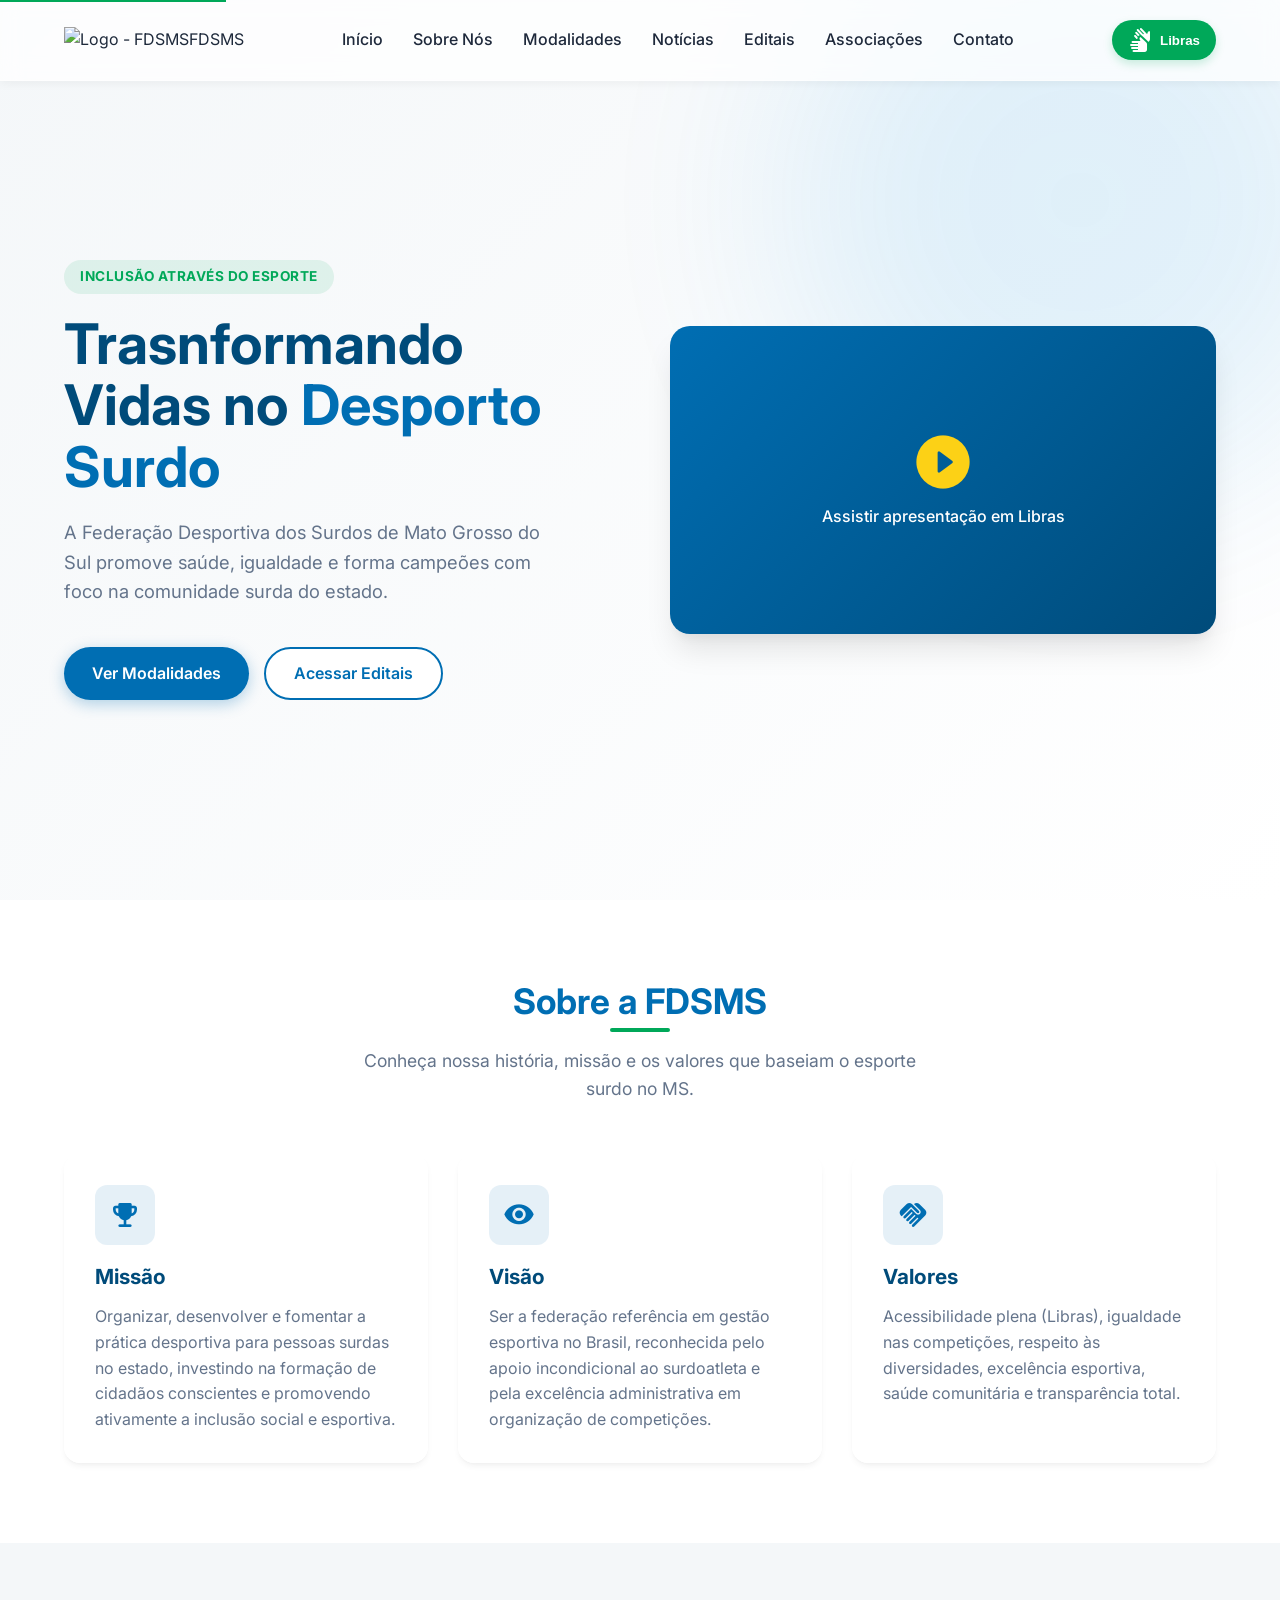
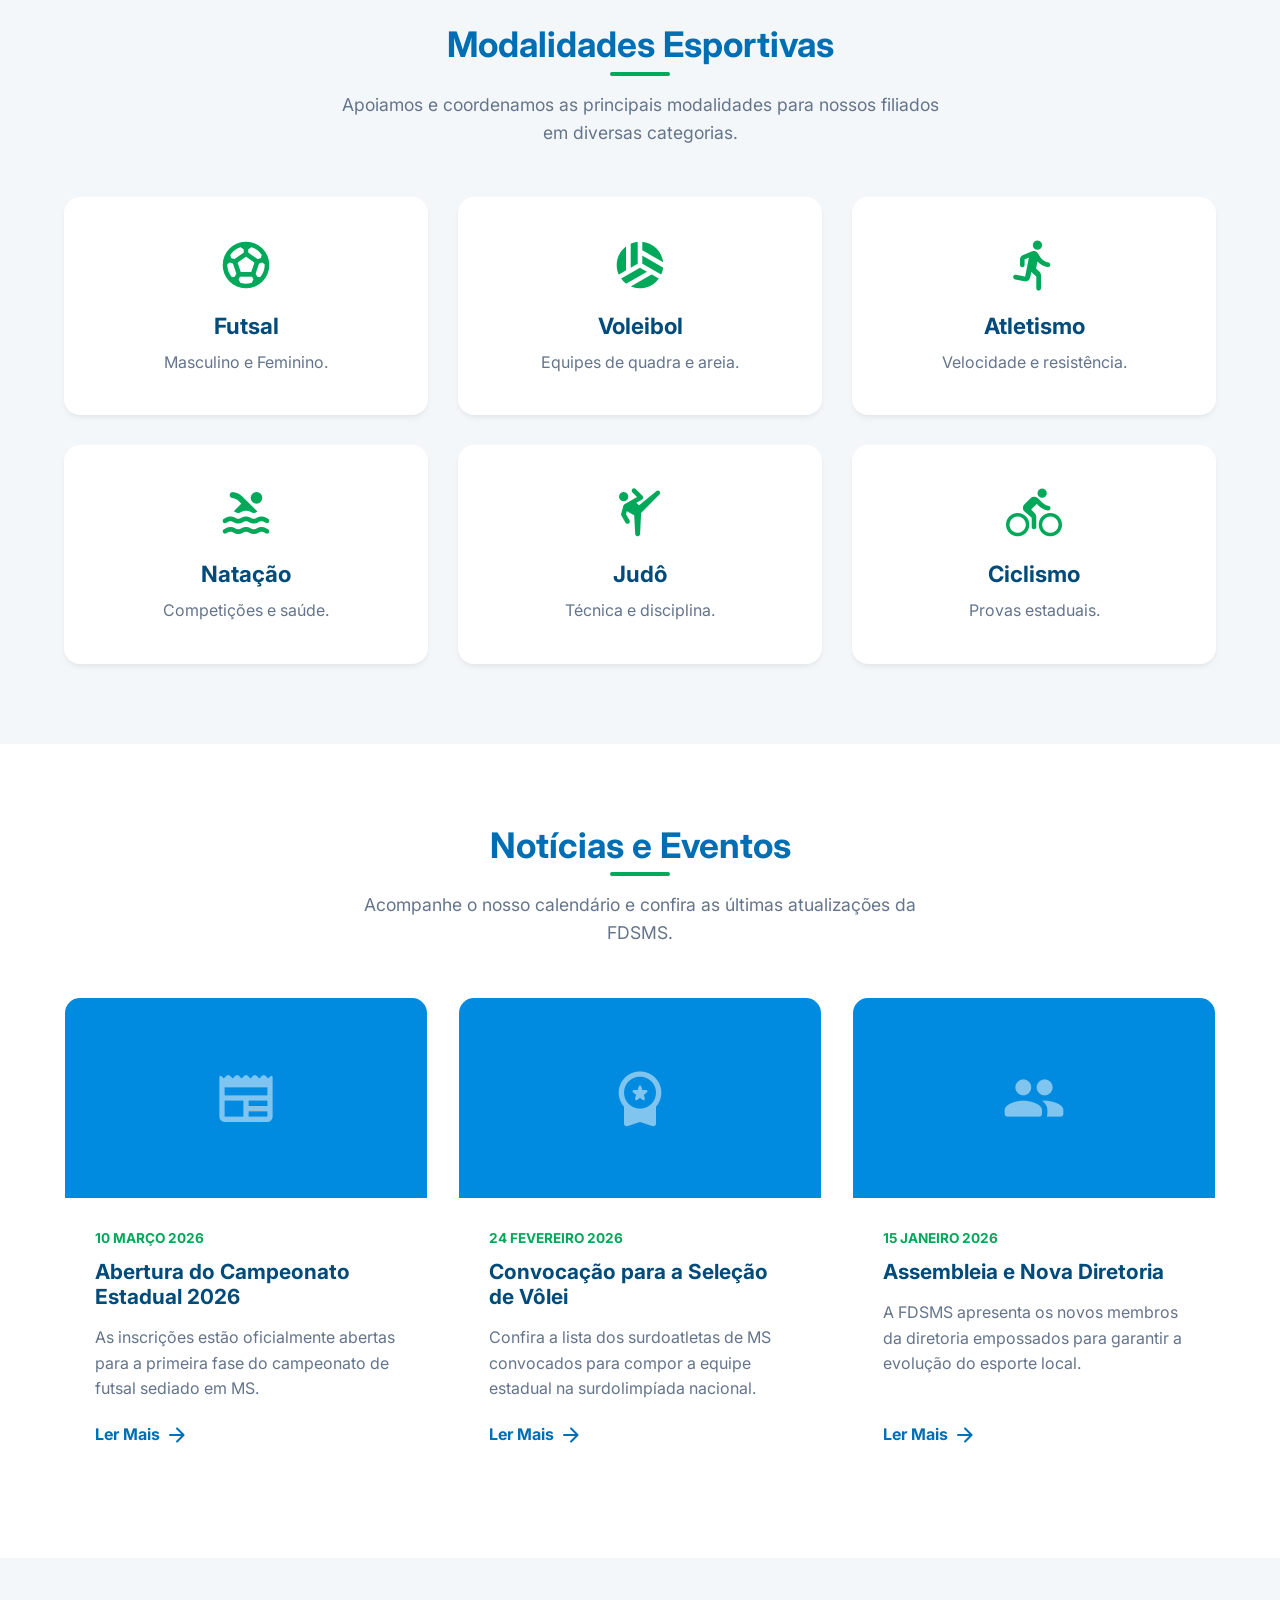
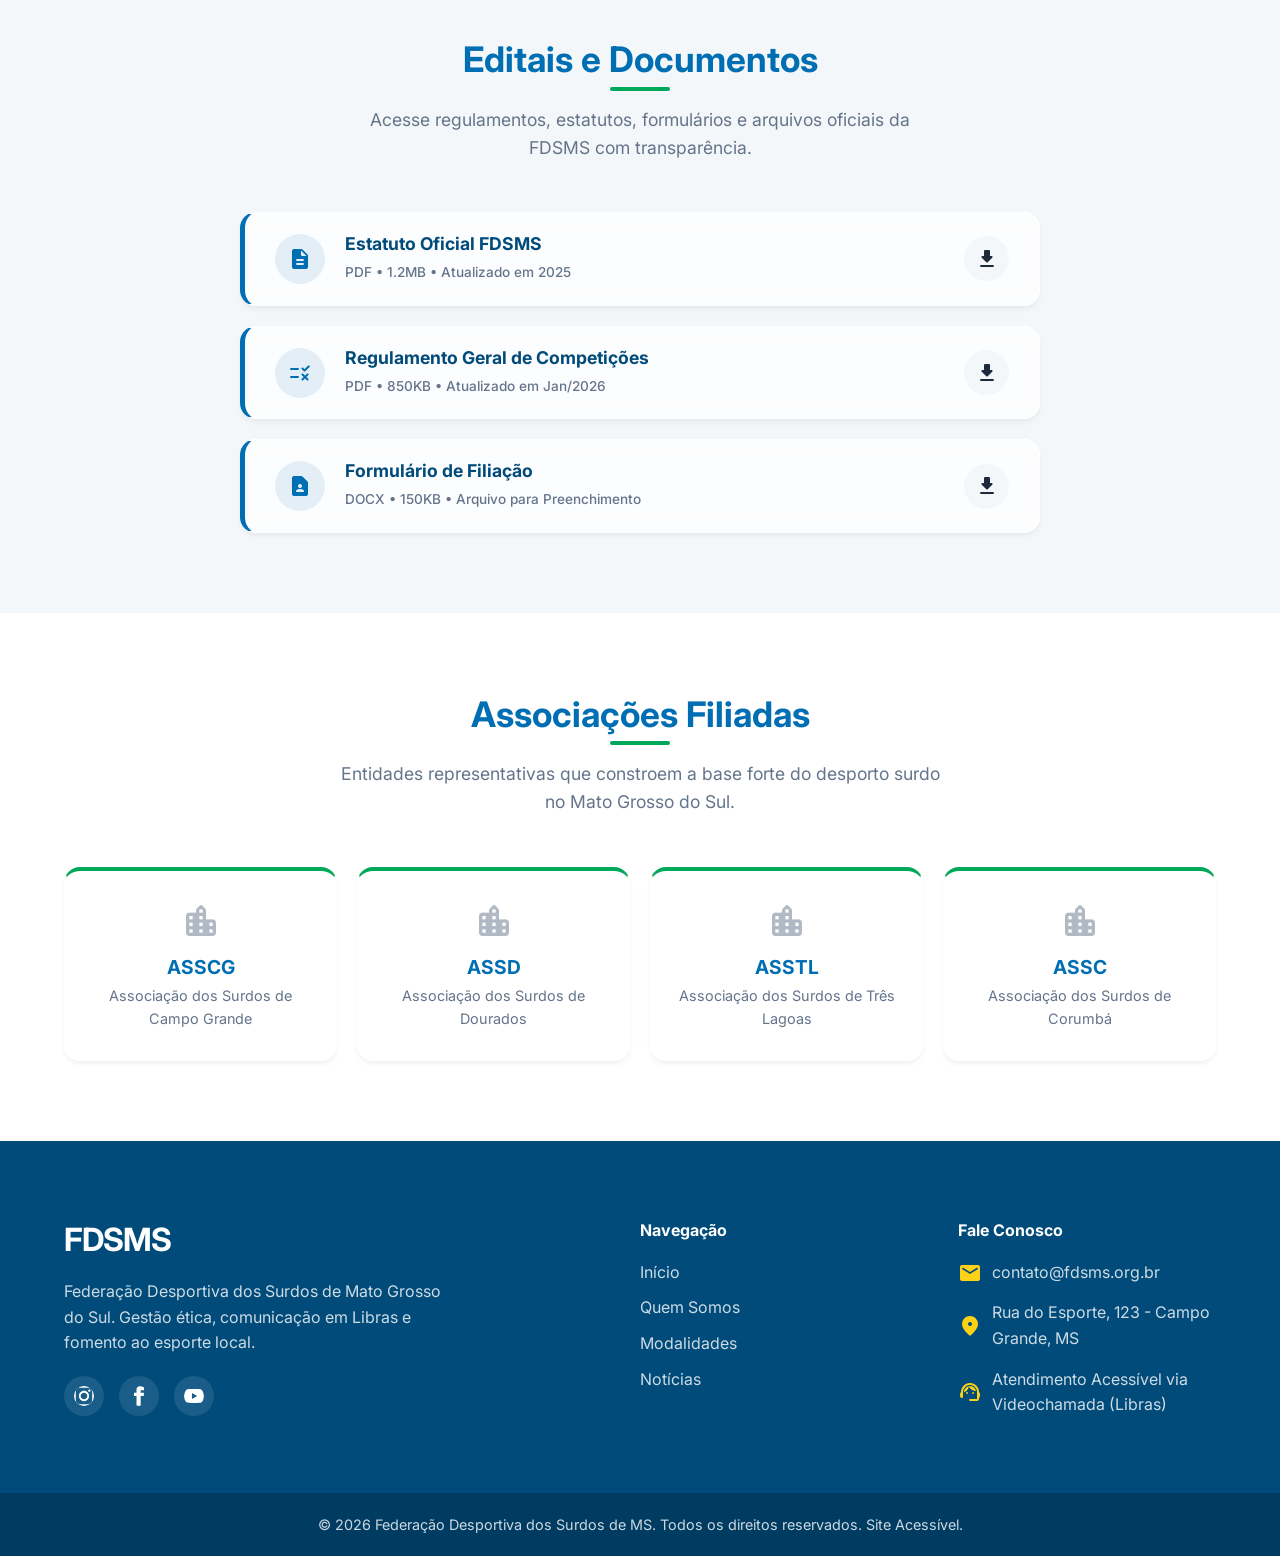
==== commit a44c8485: "Update index.html" ====
--- a/index.html
+++ b/index.html
@@ -26,7 +26,7 @@
             <div class="logo">
                 <a href="#" aria-label="Início da página da FDSMS">
                     <img src="fdsms/img/logo.png" alt="Logo - FDSMS"
-                    <!-- <span class="logo-img">FDSMS</span> -->
+                    <span class="logo-img">FDSMS</span>
                 </a>
             </div>
             
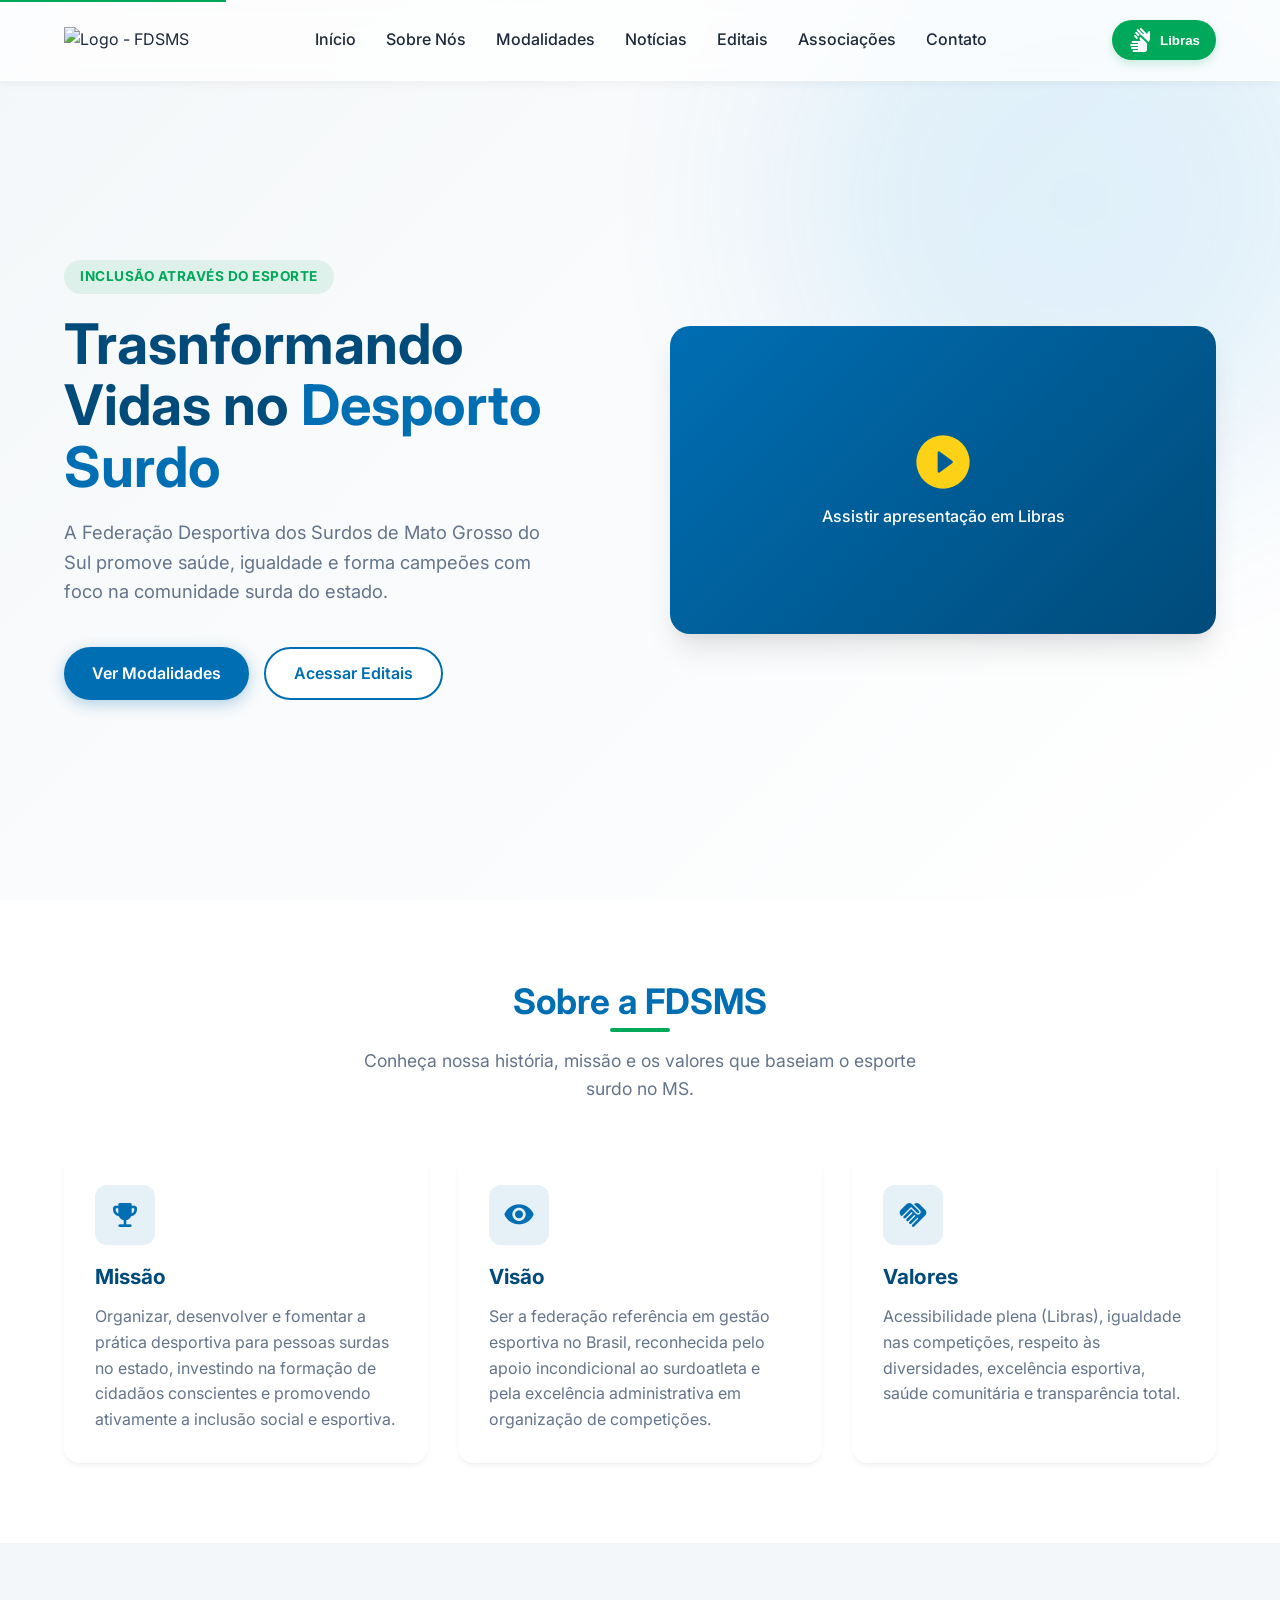
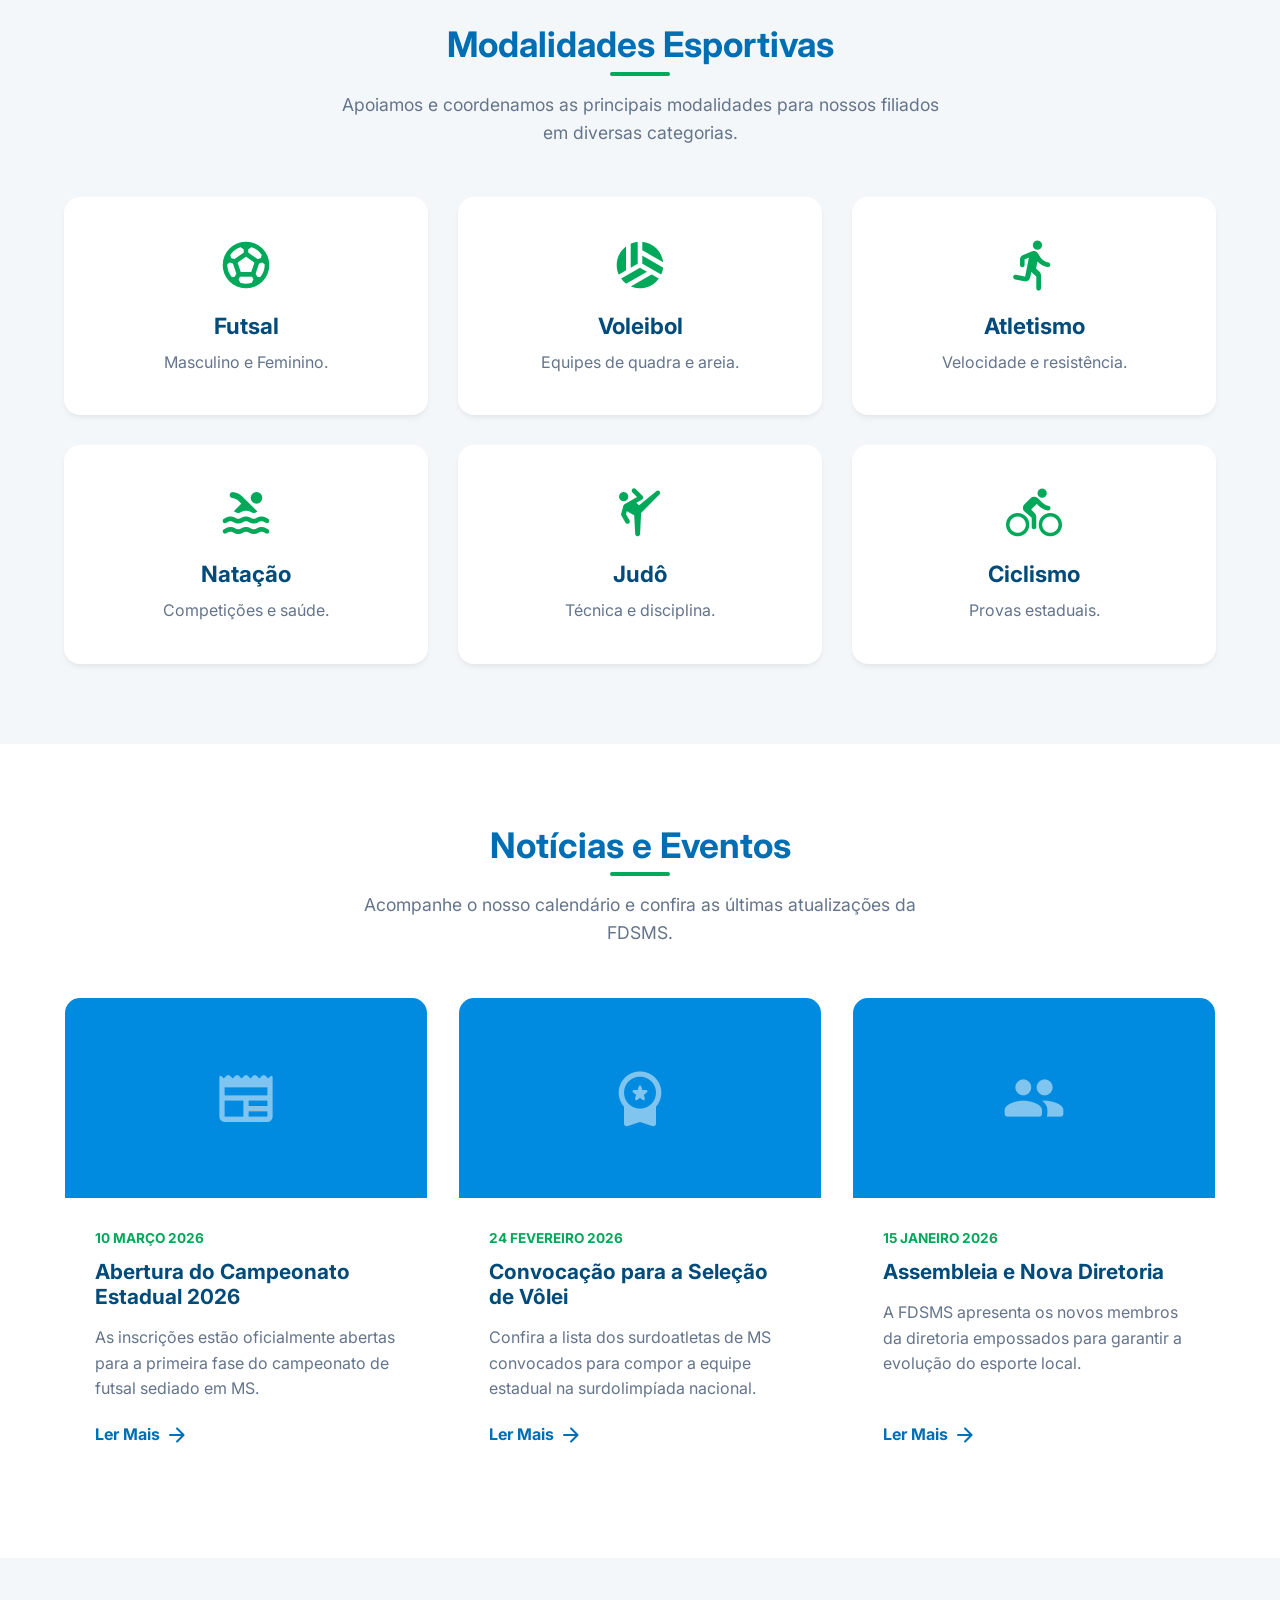
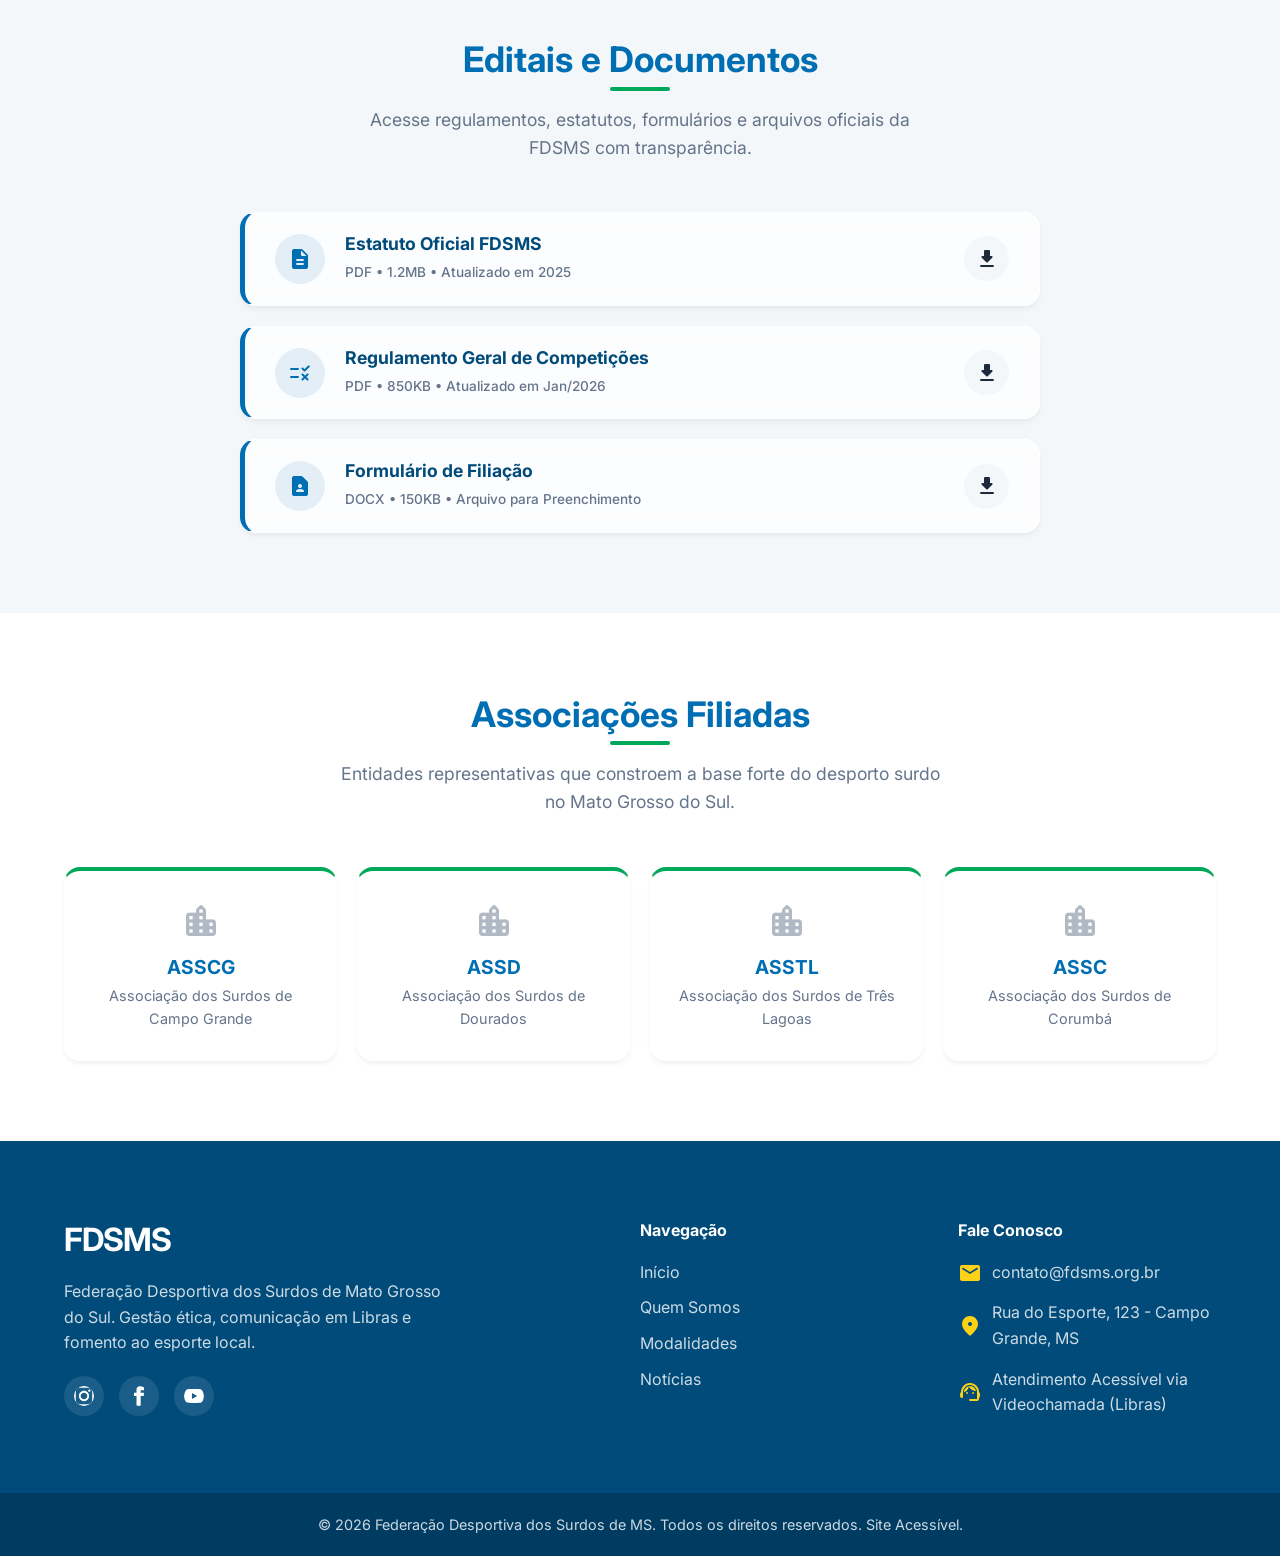
==== commit de22a375: "Update index.html" ====
--- a/index.html
+++ b/index.html
@@ -25,8 +25,8 @@
         <div class="container header-container">
             <div class="logo">
                 <a href="#" aria-label="Início da página da FDSMS">
-                    <img src="fdsms/img/logo.png" alt="Logo - FDSMS"
-                    <span class="logo-img">FDSMS</span>
+                    <img src="fdsms/img/logo.png" alt="Logo - FDSMS">
+                    <!-- <span class="logo-img">FDSMS</span> -->
                 </a>
             </div>
             
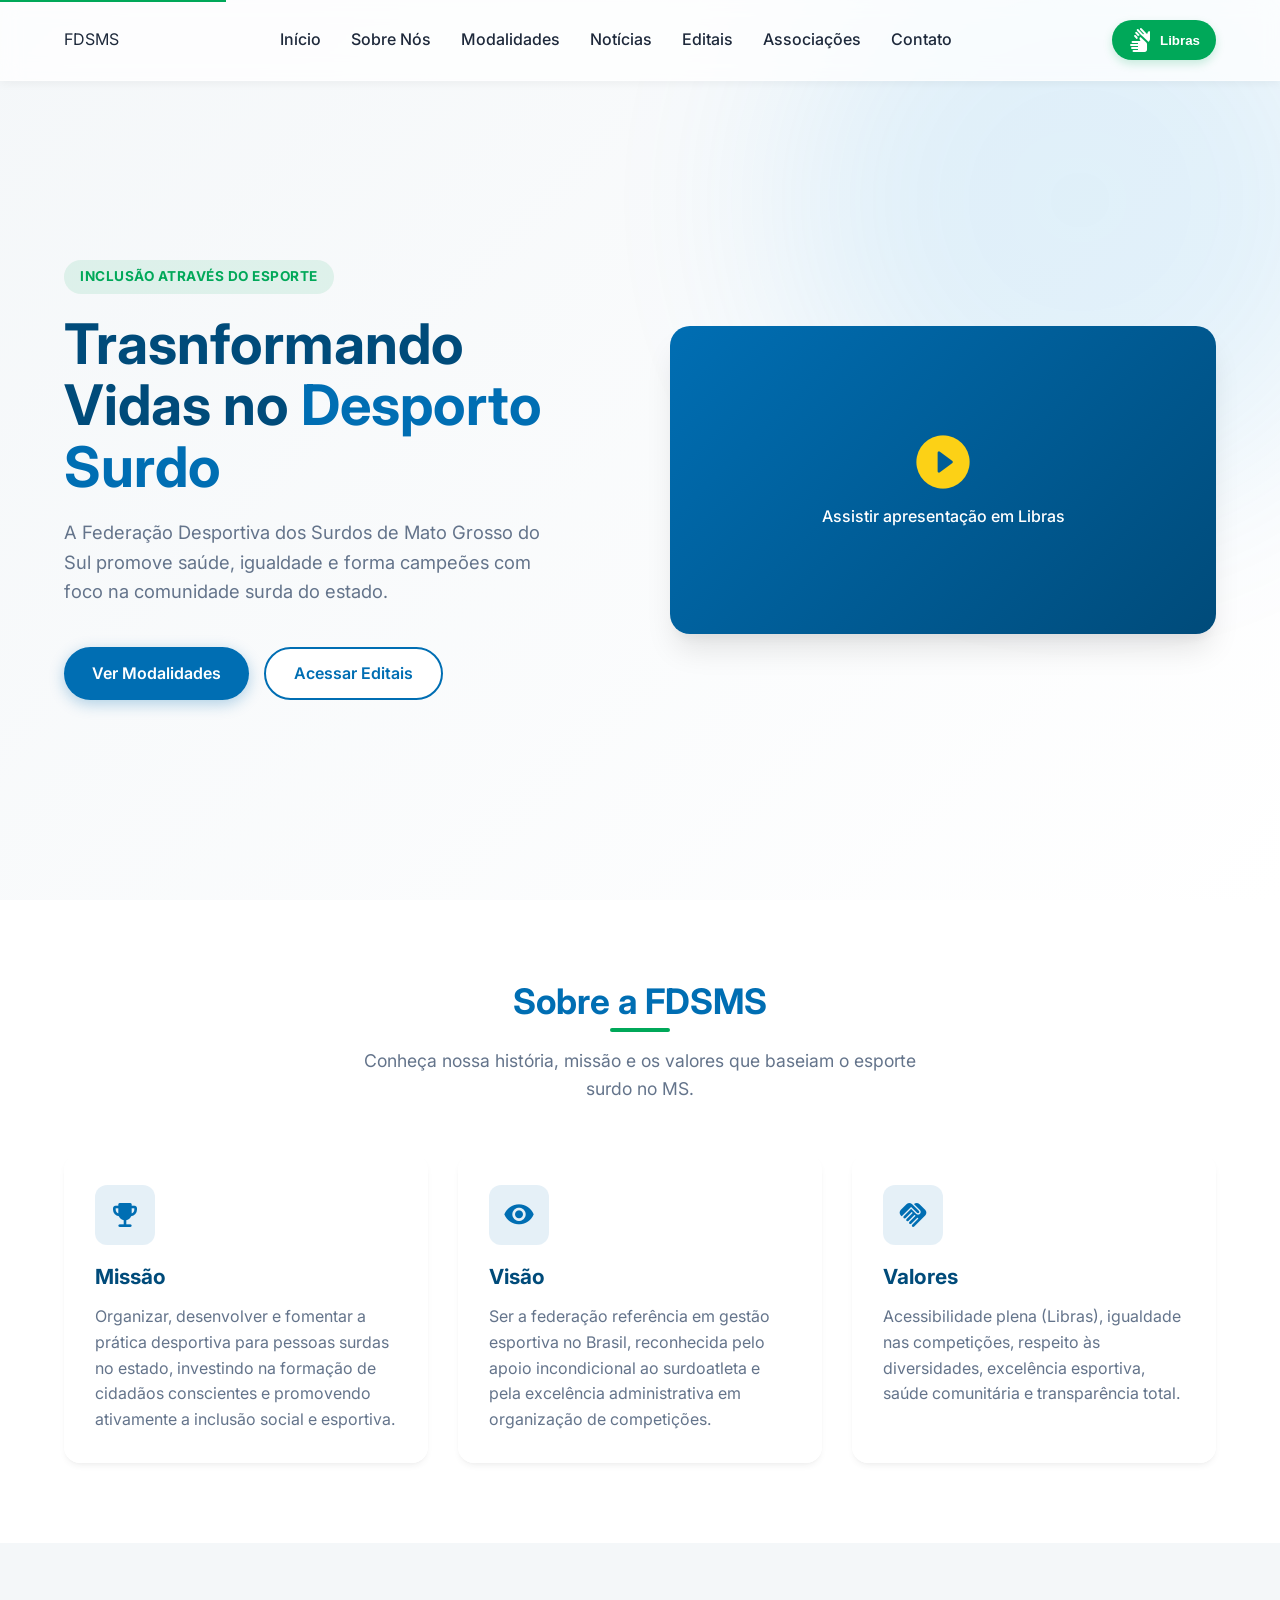
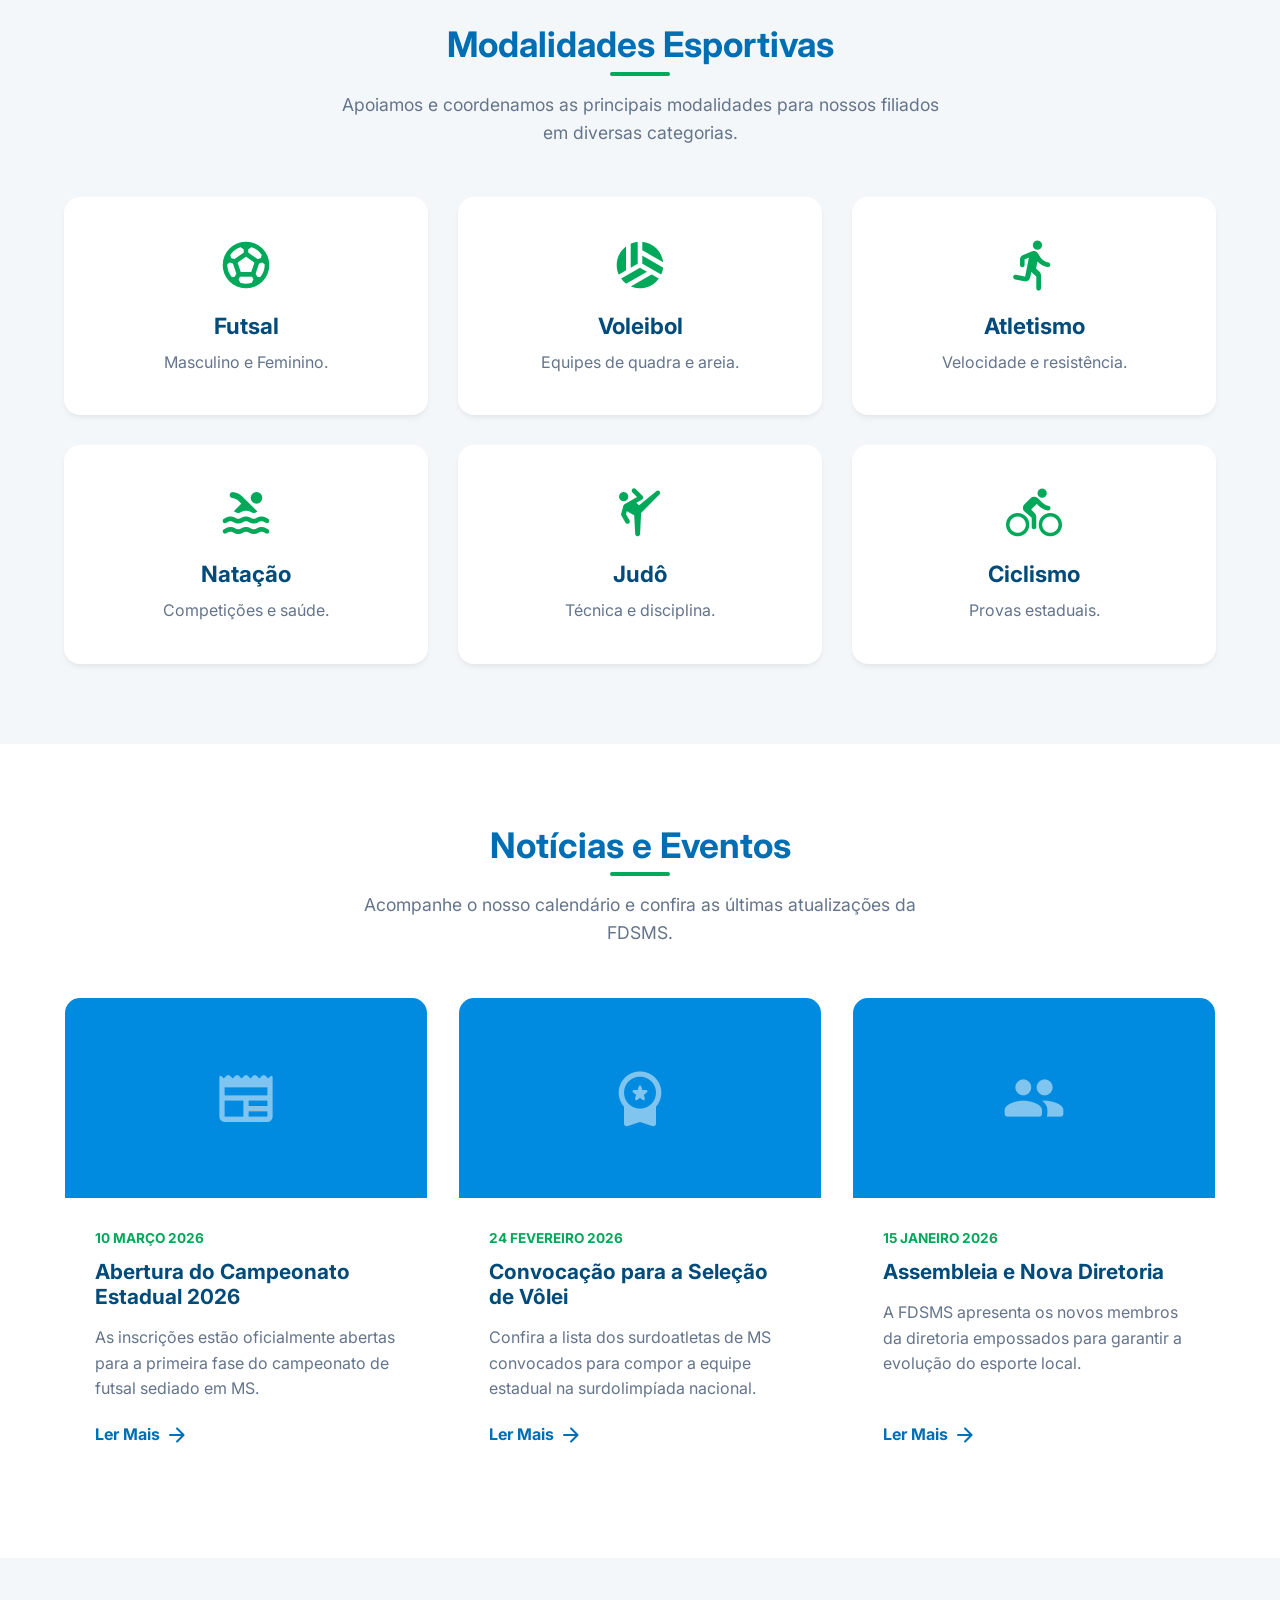
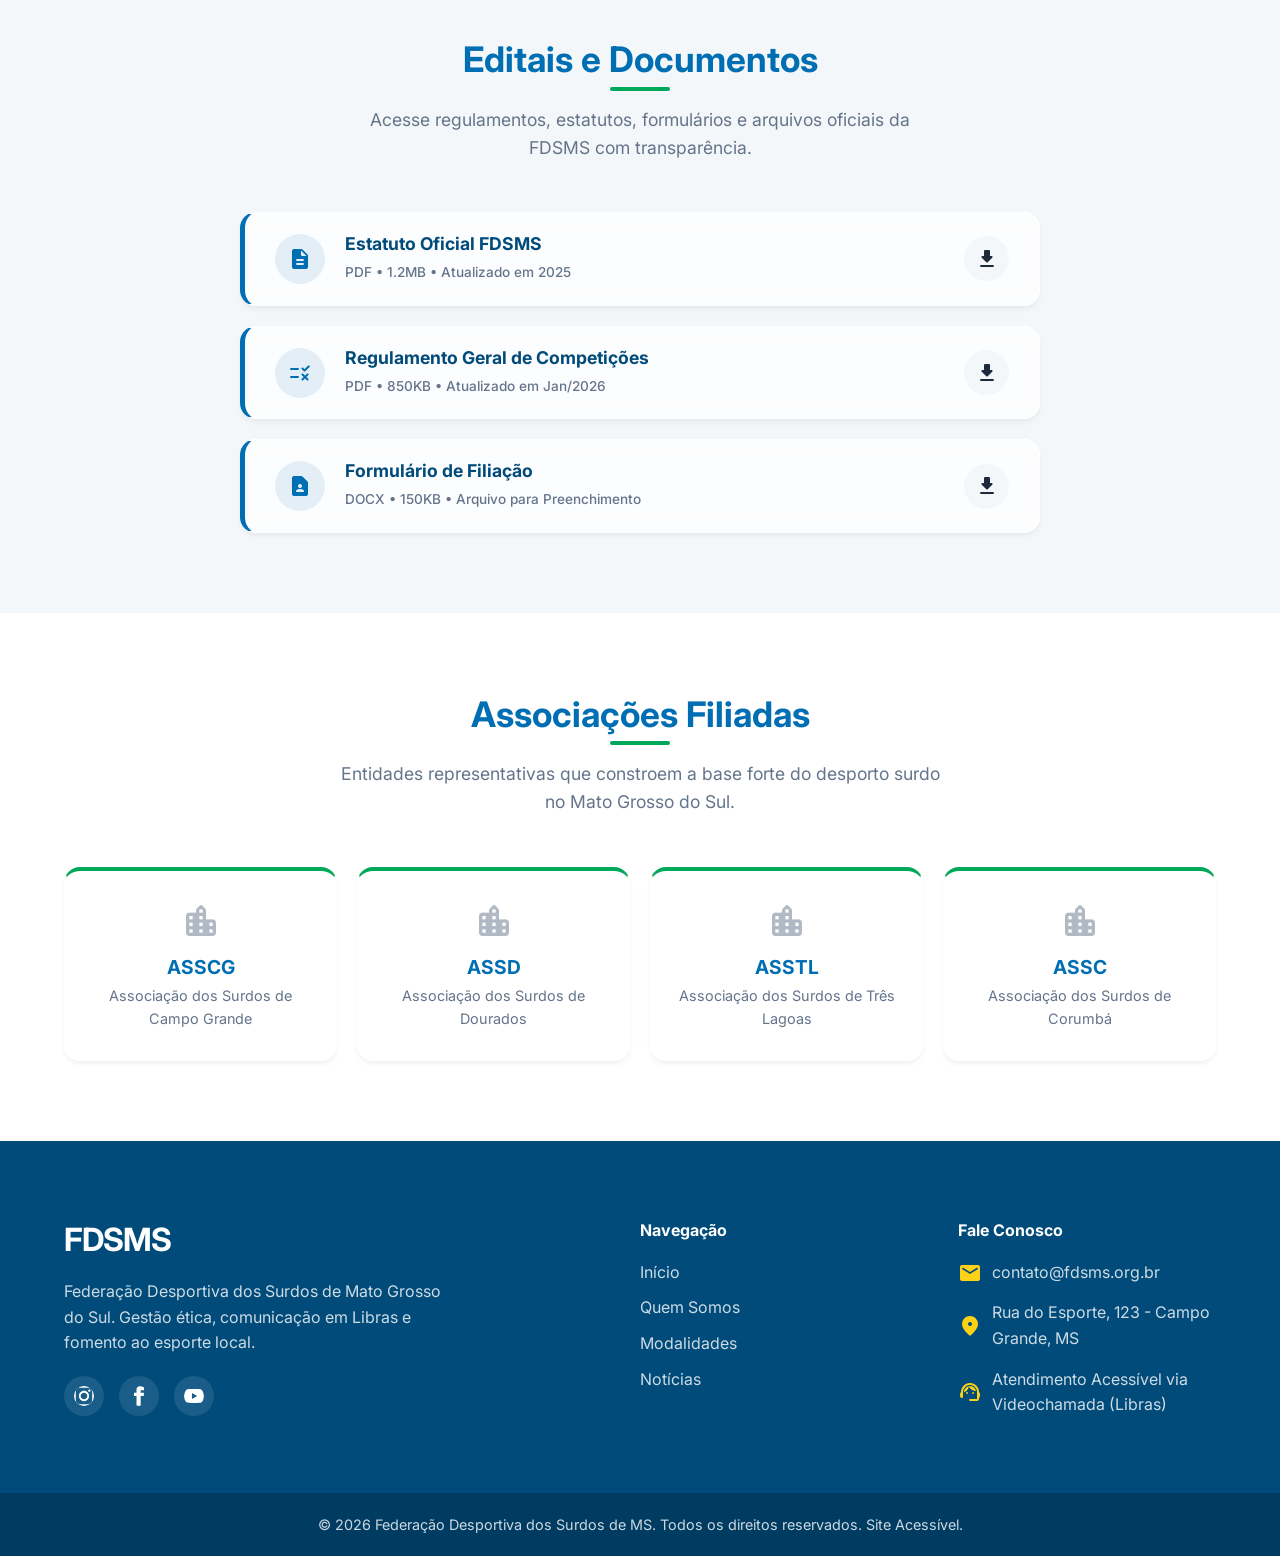
==== commit 70f4733e: "Update index.html" ====
--- a/index.html
+++ b/index.html
@@ -25,8 +25,8 @@
         <div class="container header-container">
             <div class="logo">
                 <a href="#" aria-label="Início da página da FDSMS">
-                    <img src="fdsms/img/logo.png" alt="Logo - FDSMS">
-                    <!-- <span class="logo-img">FDSMS</span> -->
+                    <!-- <img src="fdsms/img/logo.png" alt="Logo - FDSMS"> -->
+                    <span class="logo-img">FDSMS</span>
                 </a>
             </div>
             
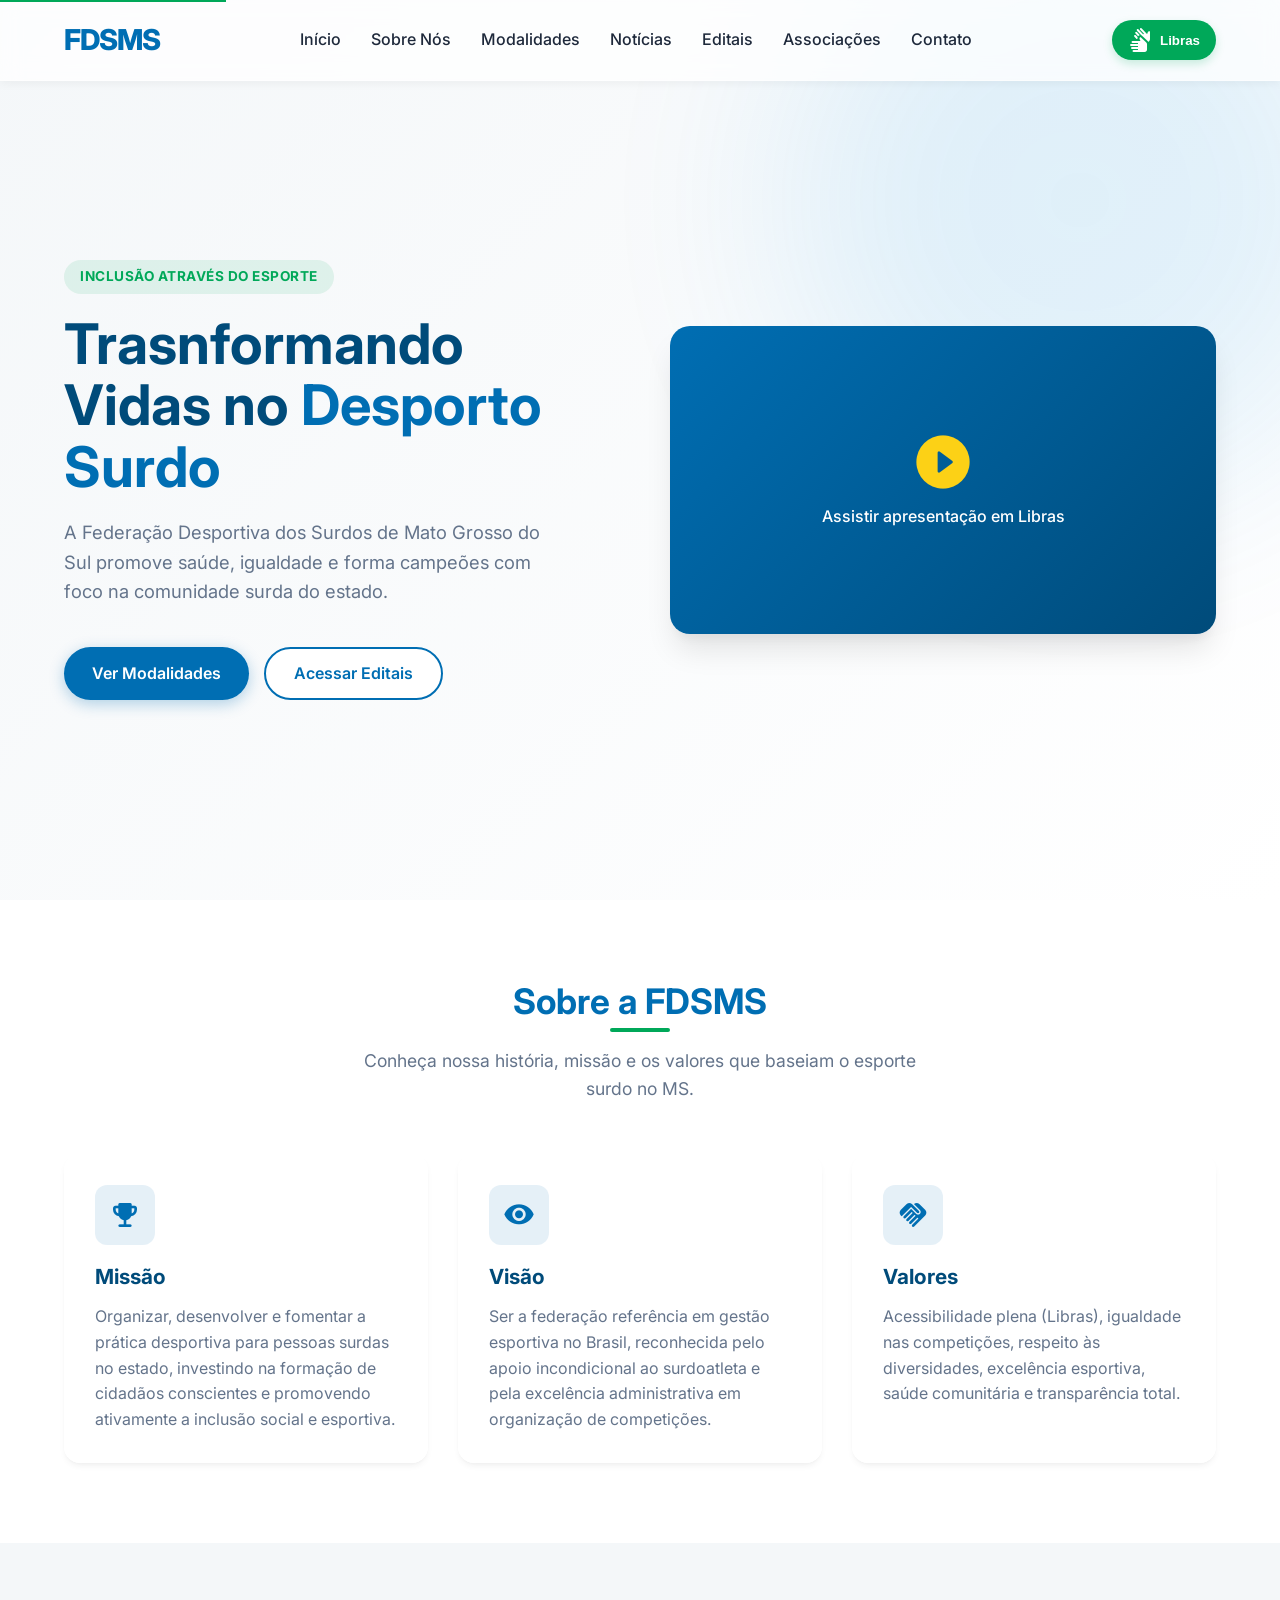
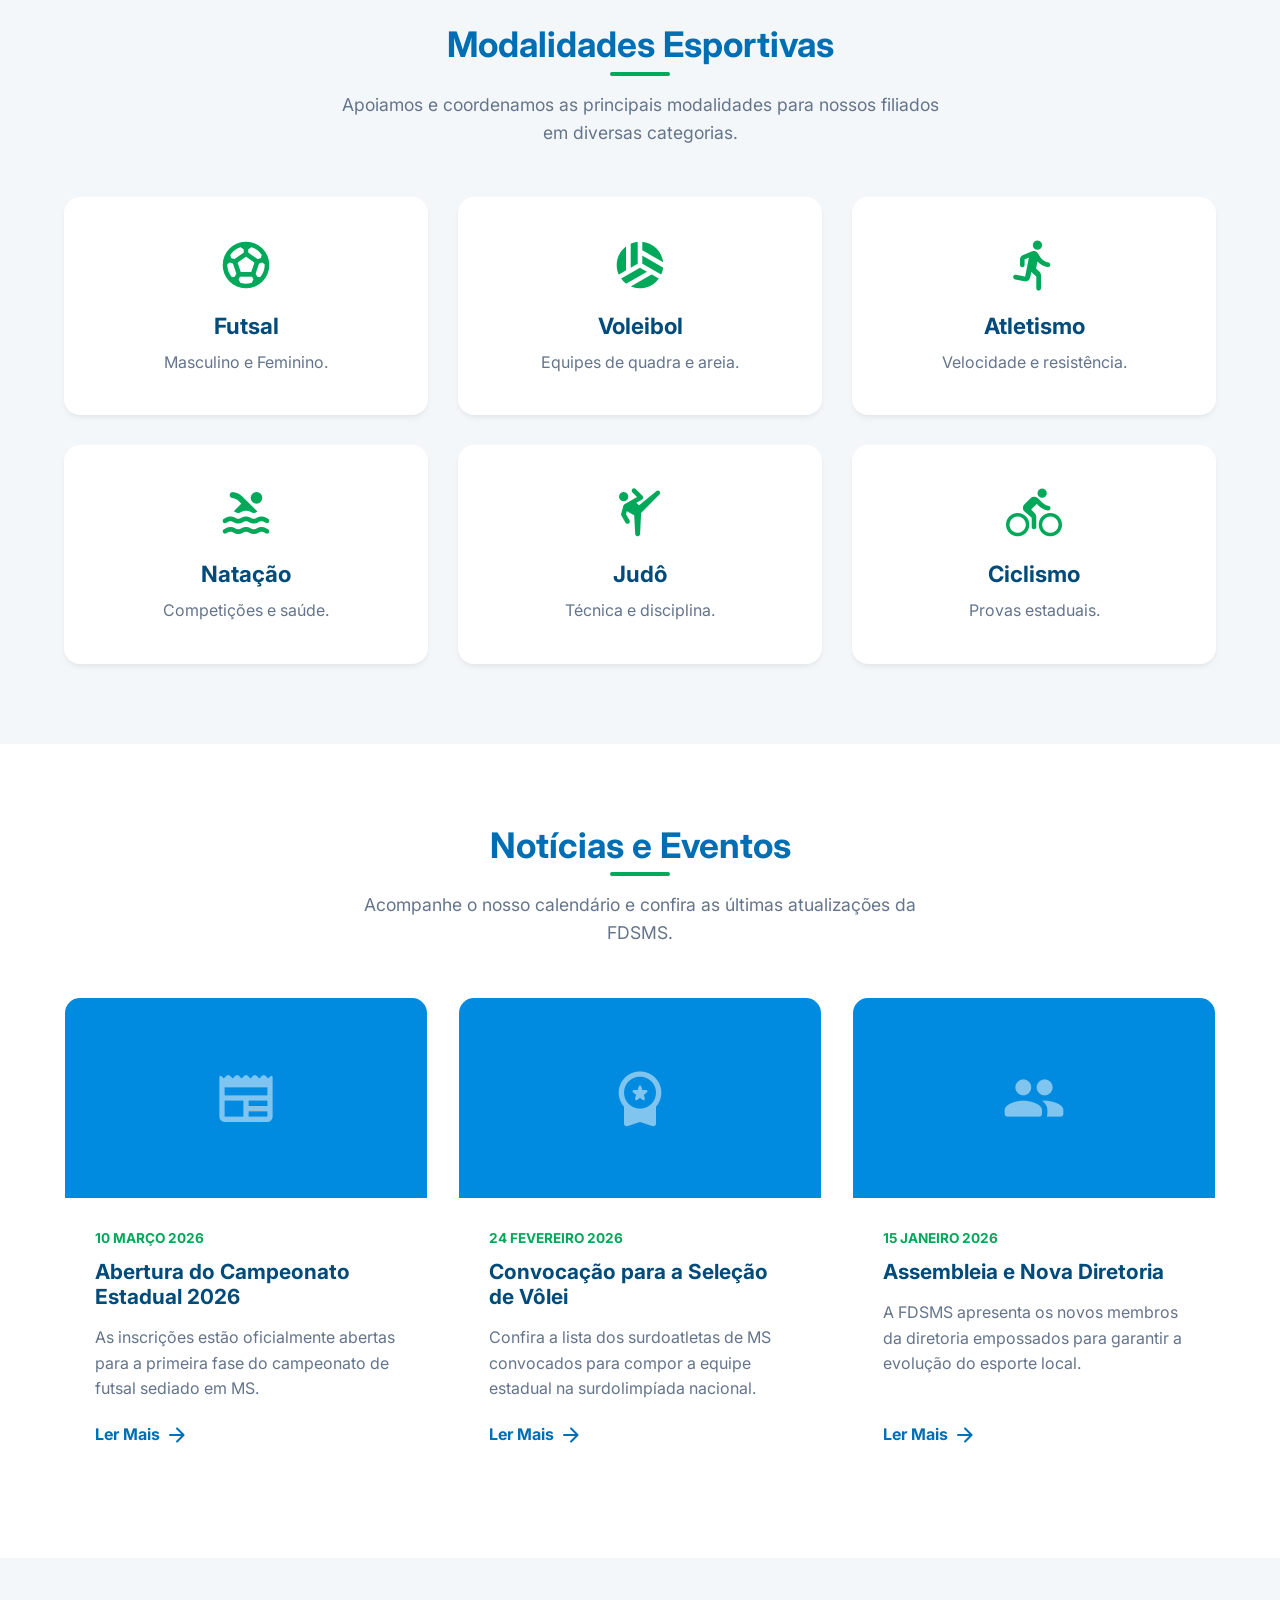
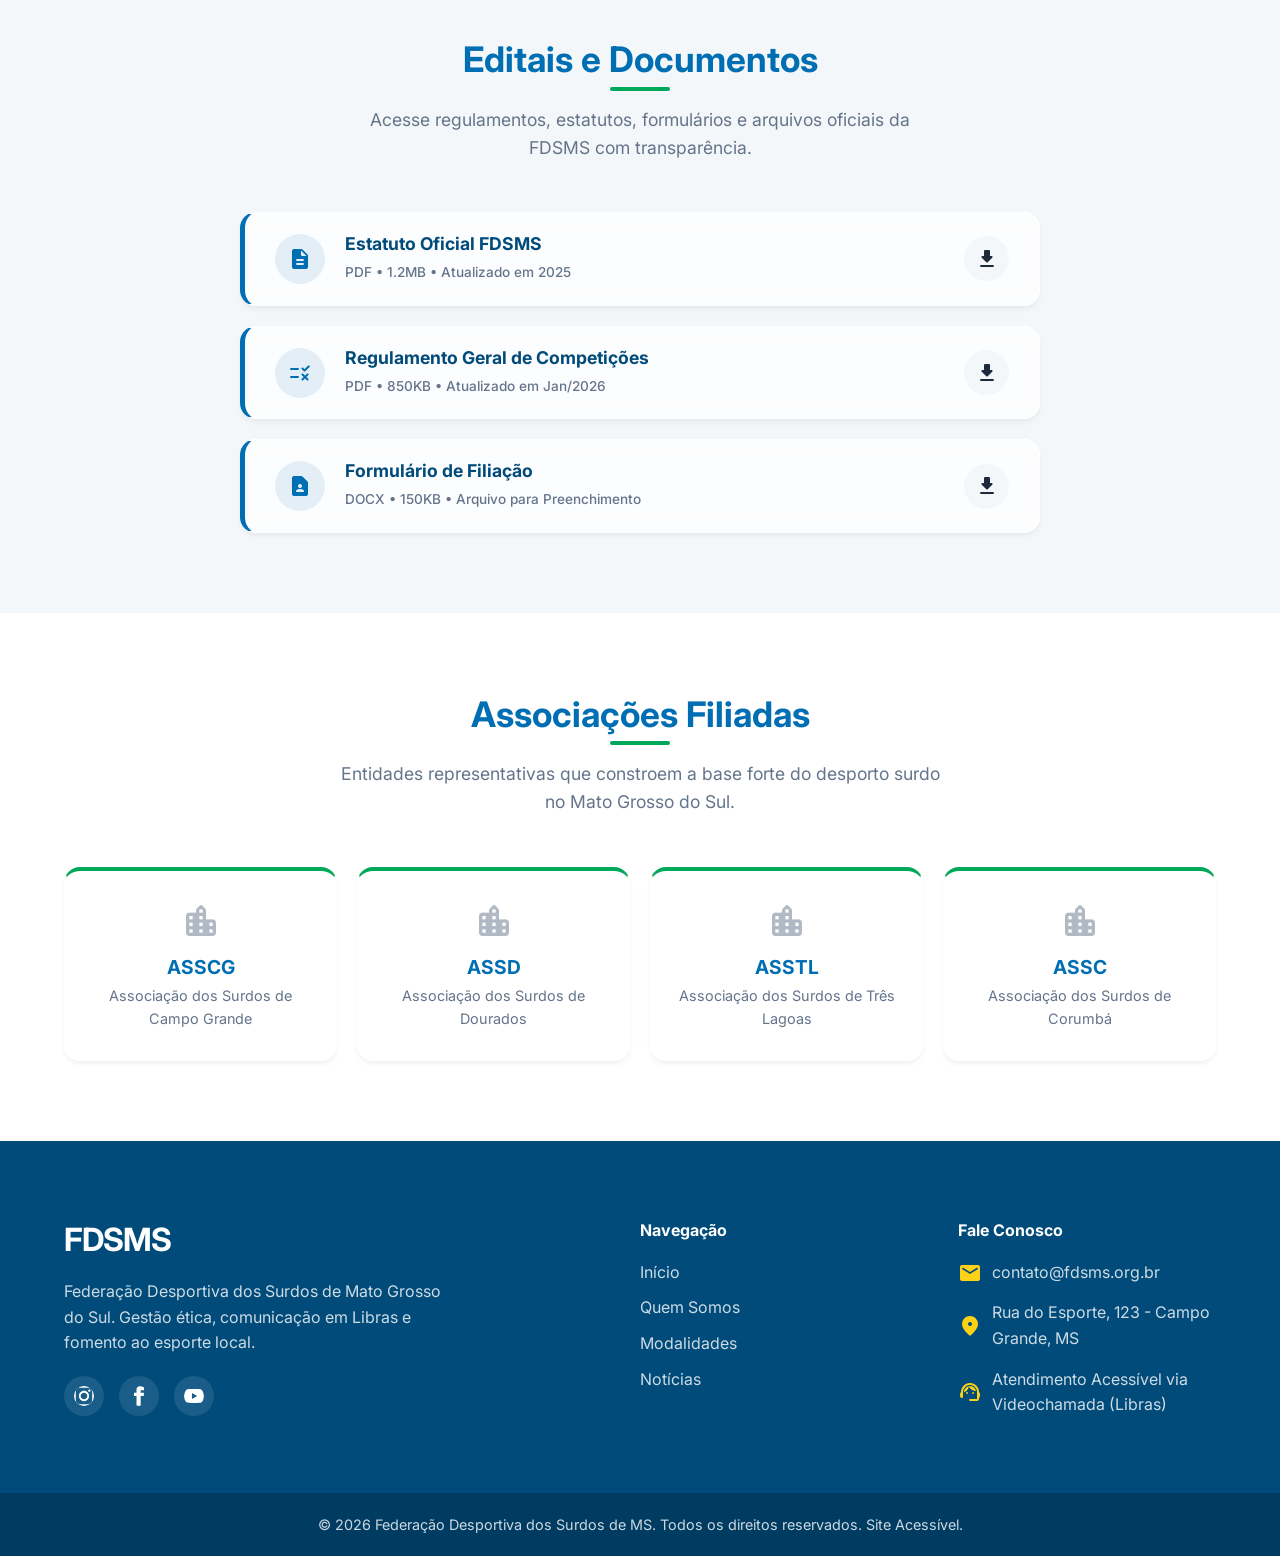
==== commit c65138dd: "Update index.html TESTE" ====
--- a/index.html
+++ b/index.html
@@ -25,8 +25,7 @@
         <div class="container header-container">
             <div class="logo">
                 <a href="#" aria-label="Início da página da FDSMS">
-                    <!-- <img src="fdsms/img/logo.png" alt="Logo - FDSMS"> -->
-                    <span class="logo-img">FDSMS</span>
+                    <span class="logo-text">FDSMS</span>
                 </a>
             </div>
             
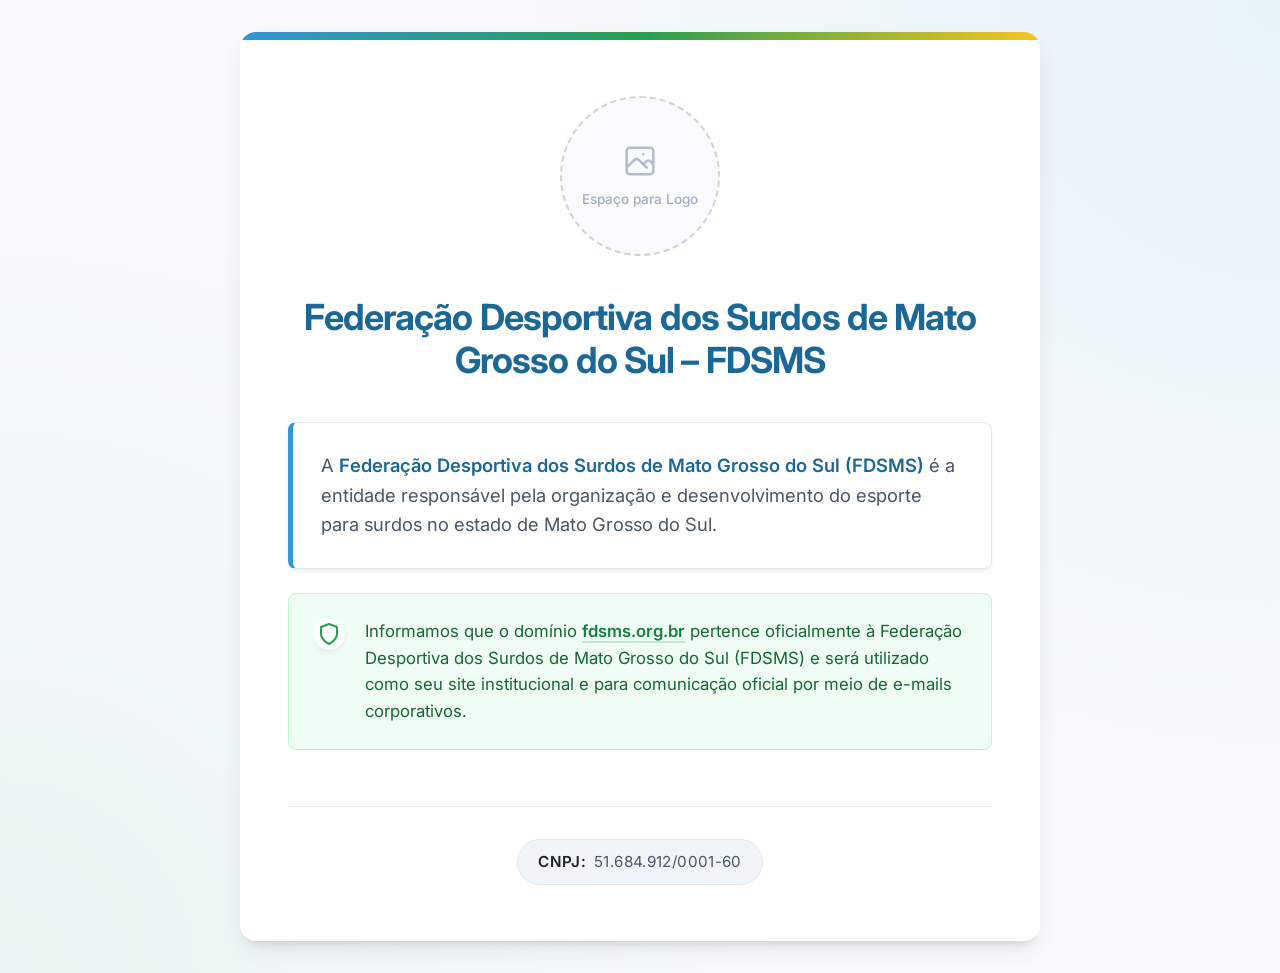
==== commit c9bd63a8: "Update index.html" ====
--- a/index.html
+++ b/index.html
@@ -3,356 +3,364 @@
 <head>
     <meta charset="UTF-8">
     <meta name="viewport" content="width=device-width, initial-scale=1.0">
-    <meta name="description" content="Site institucional da Federação Desportiva dos Surdos de Mato Grosso do Sul (FDSMS). Promovendo inclusão, acessibilidade e esportes para surdos no MS.">
-    <title>FDSMS - Federação Desportiva dos Surdos de MS</title>
-    
-    <!-- Google Fonts -->
+    <title>Federação Desportiva dos Surdos de Mato Grosso do Sul – FDSMS</title>
+    <meta name="description" content="A Federação Desportiva dos Surdos de Mato Grosso do Sul (FDSMS) organiza e desenvolve o esporte para surdos no MS.">
+    <!-- Google Fonts for modern typography -->
     <link rel="preconnect" href="https://fonts.googleapis.com">
     <link rel="preconnect" href="https://fonts.gstatic.com" crossorigin>
-    <link href="https://fonts.googleapis.com/css2?family=Inter:wght@300;400;500;700;800&display=swap" rel="stylesheet">
-    
-    <!-- Google Material Icons -->
-    <link href="https://fonts.googleapis.com/icon?family=Material+Icons+Round" rel="stylesheet">
-    
-    <!-- CSS Custom -->
-    <link rel="stylesheet" href="css/style.css">
+    <link href="https://fonts.googleapis.com/css2?family=Inter:wght@400;500;600;700&display=swap" rel="stylesheet">
+    <style>
+        :root {
+            /* Brand Colors inferred from FDSMS elements */
+            --primary-blue: #3296d4; 
+            --primary-dark: #1b6896;
+            --accent-green: #299e53; 
+            --accent-yellow: #f4c51e; 
+            
+            /* Neutral Colors */
+            --text-dark: #1a202c;
+            --text-gray: #4a5568;
+            --bg-color: #f7fafc;
+            --white: #ffffff;
+            
+            /* UI Elements */
+            --border-radius: 16px;
+            --shadow-sm: 0 4px 6px -1px rgba(0, 0, 0, 0.05), 0 2px 4px -1px rgba(0, 0, 0, 0.03);
+            --shadow-md: 0 10px 25px -5px rgba(0, 0, 0, 0.1), 0 8px 10px -6px rgba(0, 0, 0, 0.1);
+        }
+
+        * {
+            margin: 0;
+            padding: 0;
+            box-sizing: border-box;
+        }
+
+        body {
+            font-family: 'Inter', system-ui, -apple-system, sans-serif;
+            background-color: var(--bg-color);
+            background-image: 
+                radial-gradient(circle at 100% 0%, rgba(50, 150, 212, 0.08) 0%, transparent 50%),
+                radial-gradient(circle at 0% 100%, rgba(41, 158, 83, 0.06) 0%, transparent 50%);
+            color: var(--text-dark);
+            line-height: 1.6;
+            min-height: 100vh;
+            display: flex;
+            flex-direction: column;
+            align-items: center;
+            justify-content: center;
+            padding: 2rem 1rem;
+        }
+
+        .container {
+            max-width: 800px;
+            width: 100%;
+            background: var(--white);
+            border-radius: var(--border-radius);
+            box-shadow: var(--shadow-md);
+            overflow: hidden;
+            animation: fadeUp 0.8s cubic-bezier(0.16, 1, 0.3, 1) forwards;
+            opacity: 0;
+            transform: translateY(30px);
+            position: relative;
+        }
+
+        /* Top decorative gradient bar */
+        .container::before {
+            content: '';
+            display: block;
+            height: 8px;
+            width: 100%;
+            background: linear-gradient(90deg, var(--primary-blue) 0%, var(--accent-green) 50%, var(--accent-yellow) 100%);
+        }
+
+        .content-wrapper {
+            padding: 3.5rem 3rem;
+        }
+
+        /* Logo Placeholder area */
+        .logo-container {
+            display: flex;
+            justify-content: center;
+            margin-bottom: 2.5rem;
+        }
+
+        .logo-placeholder {
+            width: 160px;
+            height: 160px;
+            background-color: #f8fafc;
+            border: 2px dashed #cbd5e0;
+            border-radius: 50%;
+            display: flex;
+            align-items: center;
+            justify-content: center;
+            flex-direction: column;
+            color: #a0aec0;
+            transition: all 0.3s ease;
+            position: relative;
+            cursor: default;
+        }
+
+        .logo-placeholder:hover {
+            border-color: var(--primary-blue);
+            background-color: #ebf4ff;
+            color: var(--primary-blue);
+            transform: scale(1.02);
+        }
+
+        .logo-placeholder span {
+            font-size: 0.85rem;
+            font-weight: 500;
+            margin-top: 0.5rem;
+            text-align: center;
+            padding: 0 1rem;
+        }
+
+        .logo-placeholder svg {
+            width: 40px;
+            height: 40px;
+            opacity: 0.8;
+            transition: transform 0.3s ease;
+        }
+        
+        .logo-placeholder:hover svg {
+            transform: translateY(-2px);
+        }
+
+        /* When an image replaces the placeholder, it will use this class */
+        .logo-img {
+            max-width: 100%;
+            max-height: 160px;
+            object-fit: contain;
+            display: none; 
+        }
+
+        header {
+            text-align: center;
+            margin-bottom: 2.5rem;
+        }
+
+        h1 {
+            color: var(--primary-dark);
+            font-size: 2.25rem;
+            font-weight: 700;
+            letter-spacing: -0.025em;
+            margin-bottom: 0.75rem;
+            line-height: 1.2;
+        }
+
+        .main-content {
+            display: flex;
+            flex-direction: column;
+            gap: 1.5rem;
+        }
+
+        .info-card {
+            background-color: white;
+            border: 1px solid #e2e8f0;
+            border-left: 5px solid var(--primary-blue);
+            padding: 1.75rem;
+            border-radius: 8px;
+            color: var(--text-gray);
+            font-size: 1.15rem;
+            box-shadow: var(--shadow-sm);
+            transition: transform 0.2s, box-shadow 0.2s;
+        }
+
+        .info-card:hover {
+            transform: translateY(-2px);
+            box-shadow: 0 10px 15px -3px rgba(0, 0, 0, 0.05);
+        }
+
+        .info-card strong {
+            color: var(--primary-dark);
+            font-weight: 600;
+        }
+
+        .notice-box {
+            background-color: #f0fdf4;
+            border: 1px solid #bbf7d0;
+            border-radius: 8px;
+            padding: 1.5rem;
+            display: flex;
+            align-items: flex-start;
+            gap: 1.25rem;
+            transition: background-color 0.2s;
+        }
+
+        .notice-box:hover {
+            background-color: #dcfce7;
+        }
+
+        .notice-icon {
+            color: var(--accent-green);
+            flex-shrink: 0;
+            background: white;
+            border-radius: 50%;
+            padding: 0.25rem;
+            box-shadow: var(--shadow-sm);
+            display: flex;
+            align-items: center;
+            justify-content: center;
+        }
+
+        .notice-text {
+            color: #166534;
+            font-size: 1.05rem;
+            margin: 0;
+            line-height: 1.6;
+        }
+
+        .notice-text a {
+            color: #15803d;
+            font-weight: 600;
+            text-decoration: none;
+            border-bottom: 2px solid rgba(21, 128, 61, 0.2);
+            transition: border-color 0.2s, color 0.2s;
+        }
+
+        .notice-text a:hover {
+            border-color: #15803d;
+            color: #166534;
+        }
+
+        footer {
+            margin-top: 3.5rem;
+            padding-top: 2rem;
+            border-top: 1px solid #e2e8f0;
+            text-align: center;
+            display: flex;
+            flex-direction: column;
+            align-items: center;
+        }
+
+        .cnpj {
+            display: inline-flex;
+            align-items: center;
+            background-color: #f1f5f9;
+            padding: 0.6rem 1.25rem;
+            border-radius: 9999px;
+            font-size: 0.95rem;
+            color: var(--text-gray);
+            font-family: 'Inter', monospace;
+            letter-spacing: 0.025em;
+            border: 1px solid #e2e8f0;
+            transition: all 0.2s;
+        }
+
+        .cnpj:hover {
+            background-color: #e2e8f0;
+            color: var(--text-dark);
+        }
+        
+        .cnpj-label {
+            font-weight: 600;
+            margin-right: 0.5rem;
+            color: var(--text-dark);
+        }
+
+        @keyframes fadeUp {
+            from {
+                opacity: 0;
+                transform: translateY(30px);
+            }
+            to {
+                opacity: 1;
+                transform: translateY(0);
+            }
+        }
+
+        /* Responsive Design */
+        @media (max-width: 768px) {
+            .content-wrapper {
+                padding: 2.5rem 2rem;
+            }
+            h1 {
+                font-size: 1.75rem;
+            }
+        }
+
+        @media (max-width: 480px) {
+            body {
+                padding: 1rem;
+            }
+            
+            .content-wrapper {
+                padding: 2rem 1.25rem;
+            }
+
+            h1 {
+                font-size: 1.5rem;
+            }
+
+            .info-card {
+                font-size: 1rem;
+                padding: 1.25rem;
+            }
+            
+            .notice-box {
+                flex-direction: column;
+                align-items: center;
+                text-align: center;
+                gap: 1rem;
+            }
+            
+            .logo-placeholder {
+                width: 130px;
+                height: 130px;
+            }
+        }
+    </style>
 </head>
 <body>
-    <a href="#main-content" class="skip-link" aria-label="Pular para o conteúdo principal">Ir para o conteúdo principal</a>
-
-    <!-- Header -->
-    <header class="header">
-        <div class="container header-container">
-            <div class="logo">
-                <a href="#" aria-label="Início da página da FDSMS">
-                    <span class="logo-text">FDSMS</span>
-                </a>
-            </div>
-            
-            <button class="menu-toggle" aria-label="Abrir menu de navegação" aria-expanded="false" aria-controls="main-nav">
-                <span class="material-icons-round">menu</span>
-            </button>
-
-            <nav id="main-nav" class="nav">
-                <ul class="nav-list">
-                    <li><a href="#home" class="nav-link">Início</a></li>
-                    <li><a href="#sobre" class="nav-link">Sobre Nós</a></li>
-                    <li><a href="#modalidades" class="nav-link">Modalidades</a></li>
-                    <li><a href="#noticias" class="nav-link">Notícias</a></li>
-                    <li><a href="#editais" class="nav-link">Editais</a></li>
-                    <li><a href="#associacoes" class="nav-link">Associações</a></li>
-                    <li><a href="#contato" class="nav-link">Contato</a></li>
-                </ul>
-                <div class="accessibility-tools-mobile">
-                    <button class="btn-libras" aria-label="Ativar janela de tradução em Libras" data-open-modal="libras">
-                        <span class="material-icons-round">sign_language</span>
-                        <span>Libras</span>
-                    </button>
-                </div>
-            </nav>
-
-            <div class="accessibility-tools">
-                <button class="btn-libras" aria-label="Ativar janela de tradução em Libras" data-open-modal="libras">
-                    <span class="material-icons-round">sign_language</span>
-                    <span>Libras</span>
-                </button>
-            </div>
-        </div>
-    </header>
-
-    <main id="main-content">
-        <!-- Hero Section -->
-        <section id="home" class="hero">
-            <div class="container hero-content">
-                <div class="hero-text reveal">
-                    <div class="badge">Inclusão Através do Esporte</div>
-                    <h2>Trasnformando Vidas no <span>Desporto Surdo</span></h2>
-                    <p>A Federação Desportiva dos Surdos de Mato Grosso do Sul promove saúde, igualdade e forma campeões com foco na comunidade surda do estado.</p>
-                    <div class="hero-buttons">
-                        <a href="#modalidades" class="btn btn-primary" aria-label="Conheça nossas modalidades esportivas">Ver Modalidades</a>
-                        <a href="#editais" class="btn btn-secondary" aria-label="Acesse os editais e documentos">Acessar Editais</a>
-                    </div>
-                </div>
-                <div class="hero-libras-space reveal" aria-label="Apresentação em vídeo de Libras da FDSMS">
-                    <div class="video-placeholder" data-open-modal="libras">
-                        <span class="material-icons-round video-icon">play_circle_filled</span>
-                        <p>Assistir apresentação em Libras</p>
-                    </div>
+
+    <main class="container">
+        <div class="content-wrapper">
+            
+            <!-- Espaço reservado para Logo -->
+            <div class="logo-container">
+                <!-- Para incluir a logo, substitua a div .logo-placeholder pela tag img apontando para o arquivo correto -->
+                <!-- Exemplo: <img src="logo.png" alt="Logo FDSMS" class="logo-img" style="display: block;"> -->
+                
+                <div class="logo-placeholder" aria-label="Espaço reservado para a logo da FDSMS">
+                    <svg xmlns="http://www.w3.org/2000/svg" fill="none" viewBox="0 0 24 24" stroke="currentColor">
+                        <path stroke-linecap="round" stroke-linejoin="round" stroke-width="1.5" d="M4 16l4.586-4.586a2 2 0 012.828 0L16 16m-2-2l1.586-1.586a2 2 0 012.828 0L20 14m-6-6h.01M6 20h12a2 2 0 002-2V6a2 2 0 00-2-2H6a2 2 0 00-2 2v12a2 2 0 002 2z" />
+                    </svg>
+                    <span>Espaço para Logo</span>
                 </div>
             </div>
-            <div class="hero-shape"></div>
-        </section>
-
-        <!-- About Us Section -->
-        <section id="sobre" class="section about">
-            <div class="container">
-                <div class="section-header reveal">
-                    <h2>Sobre a FDSMS</h2>
-                    <p>Conheça nossa história, missão e os valores que baseiam o esporte surdo no MS.</p>
+
+            <!-- Header -->
+            <header>
+                <h1>Federação Desportiva dos Surdos de Mato Grosso do Sul – FDSMS</h1>
+            </header>
+
+            <!-- Textos -->
+            <div class="main-content">
+                <div class="info-card">
+                    A <strong>Federação Desportiva dos Surdos de Mato Grosso do Sul (FDSMS)</strong> é a entidade responsável pela organização e desenvolvimento do esporte para surdos no estado de Mato Grosso do Sul.
                 </div>
-                <div class="about-grid">
-                    <div class="card about-card glass reveal">
-                        <div class="icon-wrapper">
-                            <span class="material-icons-round about-icon">emoji_events</span>
-                        </div>
-                        <h3>Missão</h3>
-                        <p>Organizar, desenvolver e fomentar a prática desportiva para pessoas surdas no estado, investindo na formação de cidadãos conscientes e promovendo ativamente a inclusão social e esportiva.</p>
+
+                <div class="notice-box">
+                    <div class="notice-icon">
+                        <svg xmlns="http://www.w3.org/2000/svg" width="24" height="24" viewBox="0 0 24 24" fill="none" stroke="currentColor" stroke-width="2" stroke-linecap="round" stroke-linejoin="round">
+                            <path d="M12 22s8-4 8-10V5l-8-3-8 3v7c0 6 8 10 8 10z"></path>
+                        </svg>
                     </div>
-                    <div class="card about-card glass reveal" style="transition-delay: 0.1s;">
-                        <div class="icon-wrapper">
-                            <span class="material-icons-round about-icon">visibility</span>
-                        </div>
-                        <h3>Visão</h3>
-                        <p>Ser a federação referência em gestão esportiva no Brasil, reconhecida pelo apoio incondicional ao surdoatleta e pela excelência administrativa em organização de competições.</p>
-                    </div>
-                    <div class="card about-card glass reveal" style="transition-delay: 0.2s;">
-                        <div class="icon-wrapper">
-                            <span class="material-icons-round about-icon">handshake</span>
-                        </div>
-                        <h3>Valores</h3>
-                        <p>Acessibilidade plena (Libras), igualdade nas competições, respeito às diversidades, excelência esportiva, saúde comunitária e transparência total.</p>
-                    </div>
+                    <p class="notice-text">
+                        Informamos que o domínio <strong><a href="https://fdsms.org.br" target="_blank" rel="noopener noreferrer">fdsms.org.br</a></strong> pertence oficialmente à Federação Desportiva dos Surdos de Mato Grosso do Sul (FDSMS) e será utilizado como seu site institucional e para comunicação oficial por meio de e-mails corporativos.
+                    </p>
                 </div>
             </div>
-        </section>
-
-        <!-- Sports Section -->
-        <section id="modalidades" class="section sports bg-light">
-            <div class="container">
-                <div class="section-header reveal">
-                    <h2>Modalidades Esportivas</h2>
-                    <p>Apoiamos e coordenamos as principais modalidades para nossos filiados em diversas categorias.</p>
+
+            <!-- CNPJ -->
+            <footer>
+                <div class="cnpj" aria-label="CNPJ da Instituição">
+                    <span class="cnpj-label">CNPJ:</span> 51.684.912/0001-60
                 </div>
-                <div class="sports-grid">
-                    <div class="card sport-card reveal">
-                        <span class="material-icons-round sport-icon">sports_soccer</span>
-                        <h3>Futsal</h3>
-                        <p>Masculino e Feminino.</p>
-                    </div>
-                    <div class="card sport-card reveal" style="transition-delay: 0.05s;">
-                        <span class="material-icons-round sport-icon">sports_volleyball</span>
-                        <h3>Voleibol</h3>
-                        <p>Equipes de quadra e areia.</p>
-                    </div>
-                    <div class="card sport-card reveal" style="transition-delay: 0.1s;">
-                        <span class="material-icons-round sport-icon">directions_run</span>
-                        <h3>Atletismo</h3>
-                        <p>Velocidade e resistência.</p>
-                    </div>
-                    <div class="card sport-card reveal" style="transition-delay: 0.15s;">
-                        <span class="material-icons-round sport-icon">pool</span>
-                        <h3>Natação</h3>
-                        <p>Competições e saúde.</p>
-                    </div>
-                    <div class="card sport-card reveal" style="transition-delay: 0.2s;">
-                        <span class="material-icons-round sport-icon">sports_martial_arts</span>
-                        <h3>Judô</h3>
-                        <p>Técnica e disciplina.</p>
-                    </div>
-                    <div class="card sport-card reveal" style="transition-delay: 0.25s;">
-                        <span class="material-icons-round sport-icon">directions_bike</span>
-                        <h3>Ciclismo</h3>
-                        <p>Provas estaduais.</p>
-                    </div>
-                </div>
-            </div>
-        </section>
-
-        <!-- News Section -->
-        <section id="noticias" class="section news">
-             <div class="container">
-                <div class="section-header reveal">
-                    <h2>Notícias e Eventos</h2>
-                    <p>Acompanhe o nosso calendário e confira as últimas atualizações da FDSMS.</p>
-                </div>
-                <div class="news-grid">
-                    <article class="news-card glass reveal">
-                        <div class="news-image placeholder-bg">
-                            <span class="material-icons-round image-icon">newspaper</span>
-                        </div>
-                        <div class="news-content">
-                            <span class="news-date">10 Março 2026</span>
-                            <h3>Abertura do Campeonato Estadual 2026</h3>
-                            <p>As inscrições estão oficialmente abertas para a primeira fase do campeonato de futsal sediado em MS.</p>
-                            <a href="#" class="btn-link" aria-label="Leia mais sobre a abertura do campeonato">Ler Mais <span class="material-icons-round">arrow_forward</span></a>
-                        </div>
-                    </article>
-                    <article class="news-card glass reveal" style="transition-delay: 0.1s;">
-                        <div class="news-image placeholder-bg">
-                            <span class="material-icons-round image-icon">workspace_premium</span>
-                        </div>
-                        <div class="news-content">
-                            <span class="news-date">24 Fevereiro 2026</span>
-                            <h3>Convocação para a Seleção de Vôlei</h3>
-                            <p>Confira a lista dos surdoatletas de MS convocados para compor a equipe estadual na surdolimpíada nacional.</p>
-                            <a href="#" class="btn-link" aria-label="Leia mais sobre a convocação">Ler Mais <span class="material-icons-round">arrow_forward</span></a>
-                        </div>
-                    </article>
-                    <article class="news-card glass reveal" style="transition-delay: 0.2s;">
-                        <div class="news-image placeholder-bg">
-                            <span class="material-icons-round image-icon">group</span>
-                        </div>
-                        <div class="news-content">
-                            <span class="news-date">15 Janeiro 2026</span>
-                            <h3>Assembleia e Nova Diretoria</h3>
-                            <p>A FDSMS apresenta os novos membros da diretoria empossados para garantir a evolução do esporte local.</p>
-                            <a href="#" class="btn-link" aria-label="Leia mais sobre a nova diretoria">Ler Mais <span class="material-icons-round">arrow_forward</span></a>
-                        </div>
-                    </article>
-                </div>
-            </div>
-        </section>
-
-        <!-- Documents Section -->
-        <section id="editais" class="section documents bg-light">
-             <div class="container">
-                <div class="section-header reveal">
-                    <h2>Editais e Documentos</h2>
-                    <p>Acesse regulamentos, estatutos, formulários e arquivos oficiais da FDSMS com transparência.</p>
-                </div>
-                <div class="doc-list reveal">
-                    <a href="#" class="doc-item card glass" aria-label="Fazer download do Estatuto FDSMS 2025">
-                        <div class="doc-info">
-                            <div class="doc-icon-wrapper">
-                                <span class="material-icons-round doc-icon">description</span>
-                            </div>
-                            <div>
-                                <h4>Estatuto Oficial FDSMS</h4>
-                                <span class="doc-meta">PDF • 1.2MB • Atualizado em 2025</span>
-                            </div>
-                        </div>
-                        <button class="btn-icon" aria-hidden="true">
-                            <span class="material-icons-round">download</span>
-                        </button>
-                    </a>
-                    
-                    <a href="#" class="doc-item card glass" aria-label="Fazer download do Regulamento Geral de Competições">
-                        <div class="doc-info">
-                            <div class="doc-icon-wrapper">
-                                <span class="material-icons-round doc-icon">rule</span>
-                            </div>
-                            <div>
-                                <h4>Regulamento Geral de Competições</h4>
-                                <span class="doc-meta">PDF • 850KB • Atualizado em Jan/2026</span>
-                            </div>
-                        </div>
-                        <button class="btn-icon" aria-hidden="true">
-                            <span class="material-icons-round">download</span>
-                        </button>
-                    </a>
-                    
-                    <a href="#" class="doc-item card glass" aria-label="Fazer download do Formulário de Filiação do Surdoatleta">
-                        <div class="doc-info">
-                            <div class="doc-icon-wrapper">
-                                <span class="material-icons-round doc-icon">contact_page</span>
-                            </div>
-                            <div>
-                                <h4>Formulário de Filiação</h4>
-                                <span class="doc-meta">DOCX • 150KB • Arquivo para Preenchimento</span>
-                            </div>
-                        </div>
-                        <button class="btn-icon" aria-hidden="true">
-                            <span class="material-icons-round">download</span>
-                        </button>
-                    </a>
-                </div>
-            </div>
-        </section>
-
-        <!-- Affiliated Associations Section -->
-        <section id="associacoes" class="section associations">
-            <div class="container">
-                <div class="section-header reveal">
-                    <h2>Associações Filiadas</h2>
-                    <p>Entidades representativas que constroem a base forte do desporto surdo no Mato Grosso do Sul.</p>
-                </div>
-                <div class="assoc-grid reveal">
-                    <div class="assoc-card card glass">
-                        <span class="material-icons-round assoc-icon">location_city</span>
-                        <h4>ASSCG</h4>
-                        <p>Associação dos Surdos de Campo Grande</p>
-                    </div>
-                    <div class="assoc-card card glass" style="transition-delay: 0.1s;">
-                        <span class="material-icons-round assoc-icon">location_city</span>
-                        <h4>ASSD</h4>
-                        <p>Associação dos Surdos de Dourados</p>
-                    </div>
-                    <div class="assoc-card card glass" style="transition-delay: 0.2s;">
-                        <span class="material-icons-round assoc-icon">location_city</span>
-                        <h4>ASSTL</h4>
-                        <p>Associação dos Surdos de Três Lagoas</p>
-                    </div>
-                    <div class="assoc-card card glass" style="transition-delay: 0.3s;">
-                        <span class="material-icons-round assoc-icon">location_city</span>
-                        <h4>ASSC</h4>
-                        <p>Associação dos Surdos de Corumbá</p>
-                    </div>
-                </div>
-            </div>
-        </section>
+            </footer>
+
+        </div>
     </main>
 
-    <!-- Footer -->
-    <footer id="contato" class="footer">
-        <div class="container footer-grid">
-            <div class="footer-info">
-                <h2>FDSMS</h2>
-                <p>Federação Desportiva dos Surdos de Mato Grosso do Sul. Gestão ética, comunicação em Libras e fomento ao esporte local.</p>
-                <div class="social-links">
-                    <a href="#" aria-label="Visitar página no Instagram da FDSMS">
-                        <svg class="social-icon" xmlns="http://www.w3.org/2000/svg" viewBox="0 0 24 24" fill="currentColor"><path d="M12 2.163c3.204 0 3.584.012 4.85.07 3.252.148 4.771 1.691 4.919 4.919.058 1.265.069 1.645.069 4.849 0 3.205-.012 3.584-.069 4.849-.149 3.225-1.664 4.771-4.919 4.919-1.266.058-1.644.07-4.85.07-3.204 0-3.584-.012-4.849-.07-3.26-.149-4.771-1.699-4.919-4.92-.058-1.265-.07-1.644-.07-4.849 0-3.204.013-3.583.07-4.849.149-3.227 1.664-4.771 4.919-4.919 1.266-.057 1.645-.069 4.849-.069zm0-2.163c-3.259 0-3.667.014-4.947.072-4.358.2-6.78 2.618-6.98 6.98-.059 1.281-.073 1.689-.073 4.948 0 3.259.014 3.668.072 4.948.2 4.358 2.618 6.78 6.98 6.98 1.281.058 1.689.072 4.948.072 3.259 0 3.668-.014 4.948-.072 4.354-.2 6.782-2.618 6.979-6.98.059-1.28.073-1.689.073-4.948 0-3.259-.014-3.667-.072-4.947-.196-4.354-2.617-6.78-6.979-6.98-1.281-.059-1.69-.073-4.949-.073zm0 5.838c-3.403 0-6.162 2.759-6.162 6.162s2.759 6.163 6.162 6.163 6.162-2.759 6.162-6.163c0-3.403-2.759-6.162-6.162-6.162zm0 10.162c-2.209 0-4-1.79-4-4s1.791-4 4-4 4 1.79 4 4-1.791 4-4 4zm6.406-11.845c-.796 0-1.441.645-1.441 1.44s.645 1.44 1.441 1.44c.795 0 1.439-.645 1.439-1.44s-.644-1.44-1.439-1.44z"/></svg>
-                    </a>
-                    <a href="#" aria-label="Visitar página no Facebook da FDSMS">
-                        <svg class="social-icon" xmlns="http://www.w3.org/2000/svg" viewBox="0 0 24 24" fill="currentColor"><path d="M9 8h-3v4h3v12h5v-12h3.642l.358-4h-4v-1.667c0-.955.192-1.333 1.115-1.333h2.885v-5h-3.808c-3.596 0-5.192 1.583-5.192 4.615v3.385z"/></svg>
-                    </a>
-                    <a href="#" aria-label="Visitar canal no YouTube da FDSMS">
-                        <svg class="social-icon" xmlns="http://www.w3.org/2000/svg" viewBox="0 0 24 24" fill="currentColor"><path d="M23.498 6.186a3.016 3.016 0 0 0-2.122-2.136C19.505 3.5 12 3.5 12 3.5s-7.505 0-9.377.55a3.016 3.016 0 0 0-2.122 2.136C0 8.07 0 12 0 12s0 3.93.498 5.814a3.016 3.016 0 0 0 2.122 2.136c1.871.55 9.377.55 9.377.55s7.505 0 9.377-.55a3.016 3.016 0 0 0 2.122-2.136C24 15.93 24 12 24 12s0-3.93-.498-5.814zM9.545 15.568V8.432L15.818 12l-6.273 3.568z"/></svg>
-                    </a>
-                </div>
-            </div>
-            
-            <div class="footer-links">
-                <h4>Navegação</h4>
-                <ul>
-                    <li><a href="#home">Início</a></li>
-                    <li><a href="#sobre">Quem Somos</a></li>
-                    <li><a href="#modalidades">Modalidades</a></li>
-                    <li><a href="#noticias">Notícias</a></li>
-                </ul>
-            </div>
-
-            <div class="footer-contact">
-                <h4>Fale Conosco</h4>
-                <ul>
-                    <li><span class="material-icons-round">email</span> <a href="mailto:contato@fdsms.org.br">contato@fdsms.org.br</a></li>
-                    <li><span class="material-icons-round">location_on</span> Rua do Esporte, 123 - Campo Grande, MS</li>
-                    <li><span class="material-icons-round">support_agent</span> Atendimento Acessível via Videochamada (Libras)</li>
-                </ul>
-            </div>
-        </div>
-        <div class="footer-bottom">
-            <p>&copy; 2026 Federação Desportiva dos Surdos de MS. Todos os direitos reservados. Site Acessível.</p>
-        </div>
-    </footer>
-
-    <!-- Global Accessible Video Modal (Libras) -->
-    <div id="libras" class="modal" aria-hidden="true" role="dialog" aria-modal="true" aria-labelledby="modal-title">
-        <div class="modal-overlay" data-close-modal></div>
-        <div class="modal-content glass">
-            <button class="modal-close" aria-label="Fechar janela de vídeo" data-close-modal>
-                <span class="material-icons-round">close</span>
-            </button>
-            <h3 id="modal-title">Vídeo em Libras</h3>
-            <div class="video-container">
-                <div class="video-placeholder-active">
-                    <span class="material-icons-round video-icon">play_circle</span>
-                    <p>Espaço reservado para incorporação de vídeo (YouTube/Vimeo) com tradução em Libras.</p>
-                </div>
-            </div>
-        </div>
-    </div>
-
-    <!-- Main Scripts -->
-    <script src="js/script.js"></script>
 </body>
 </html>
